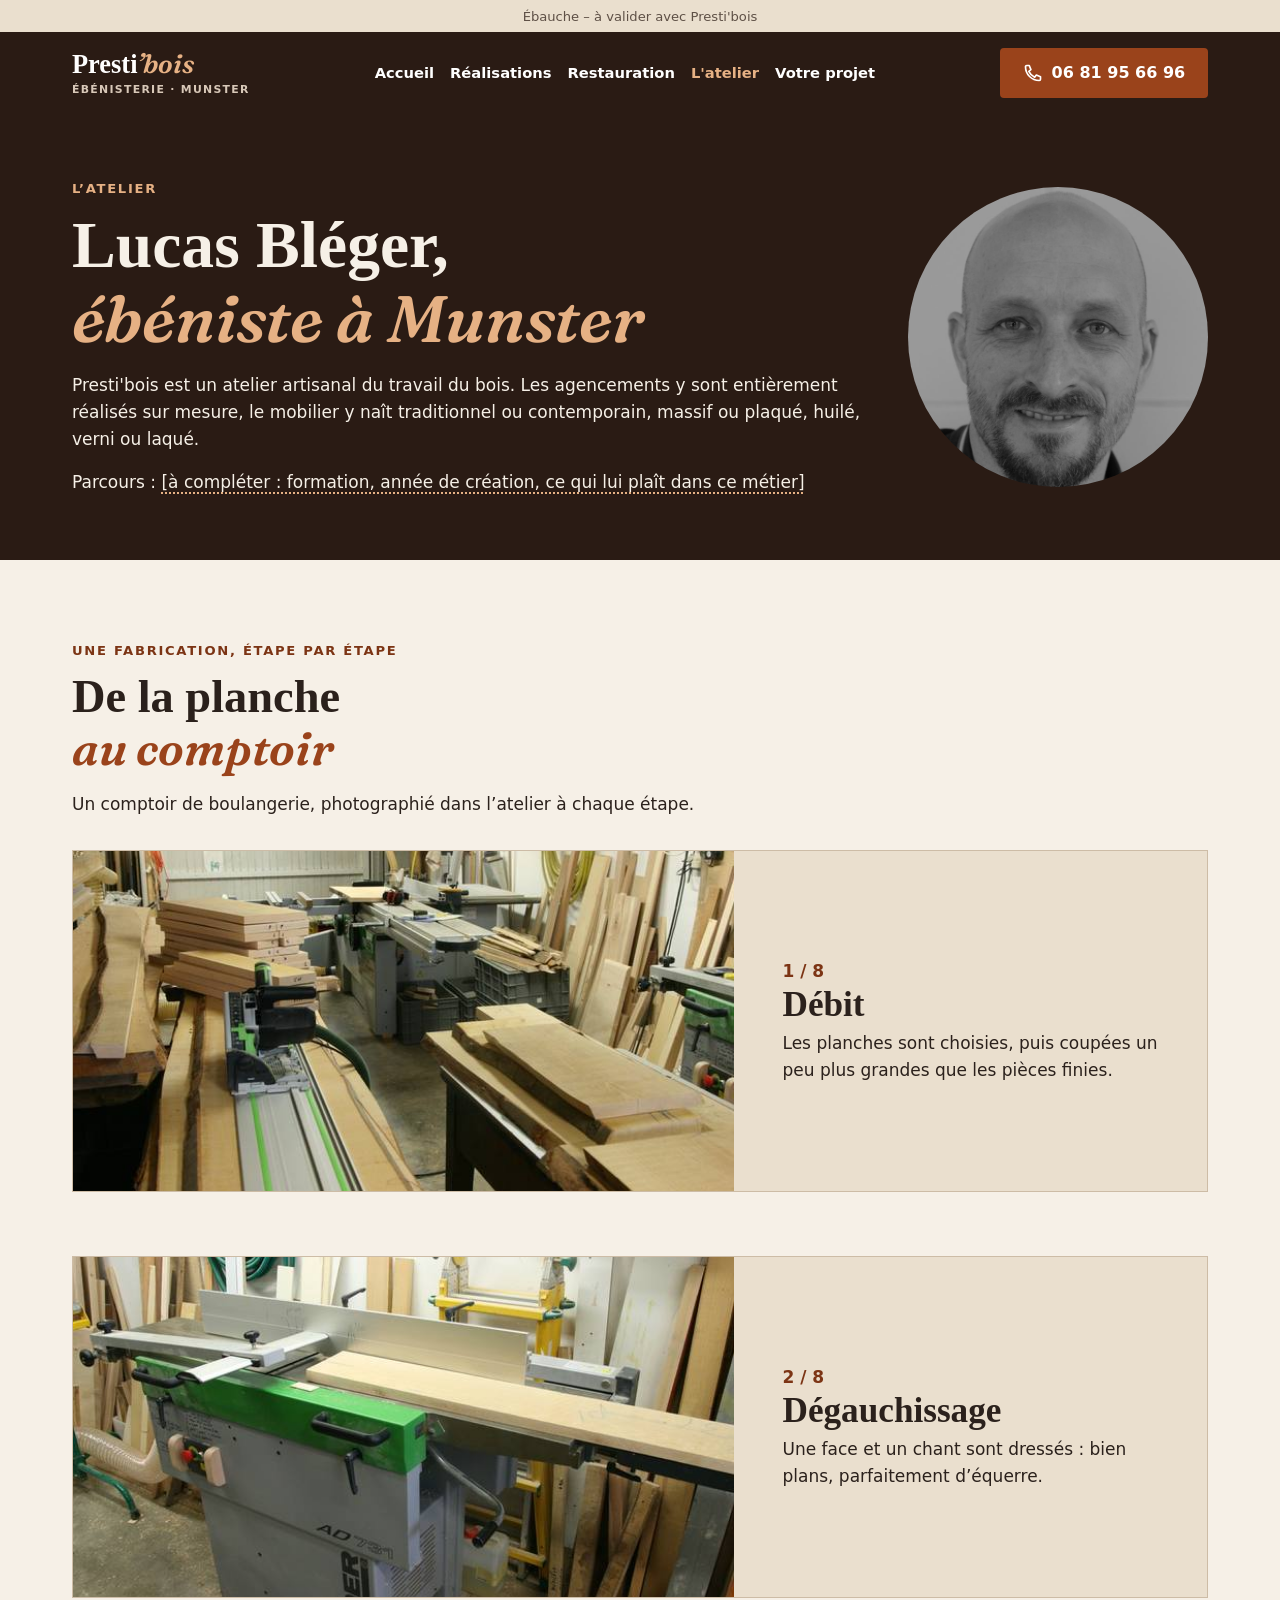
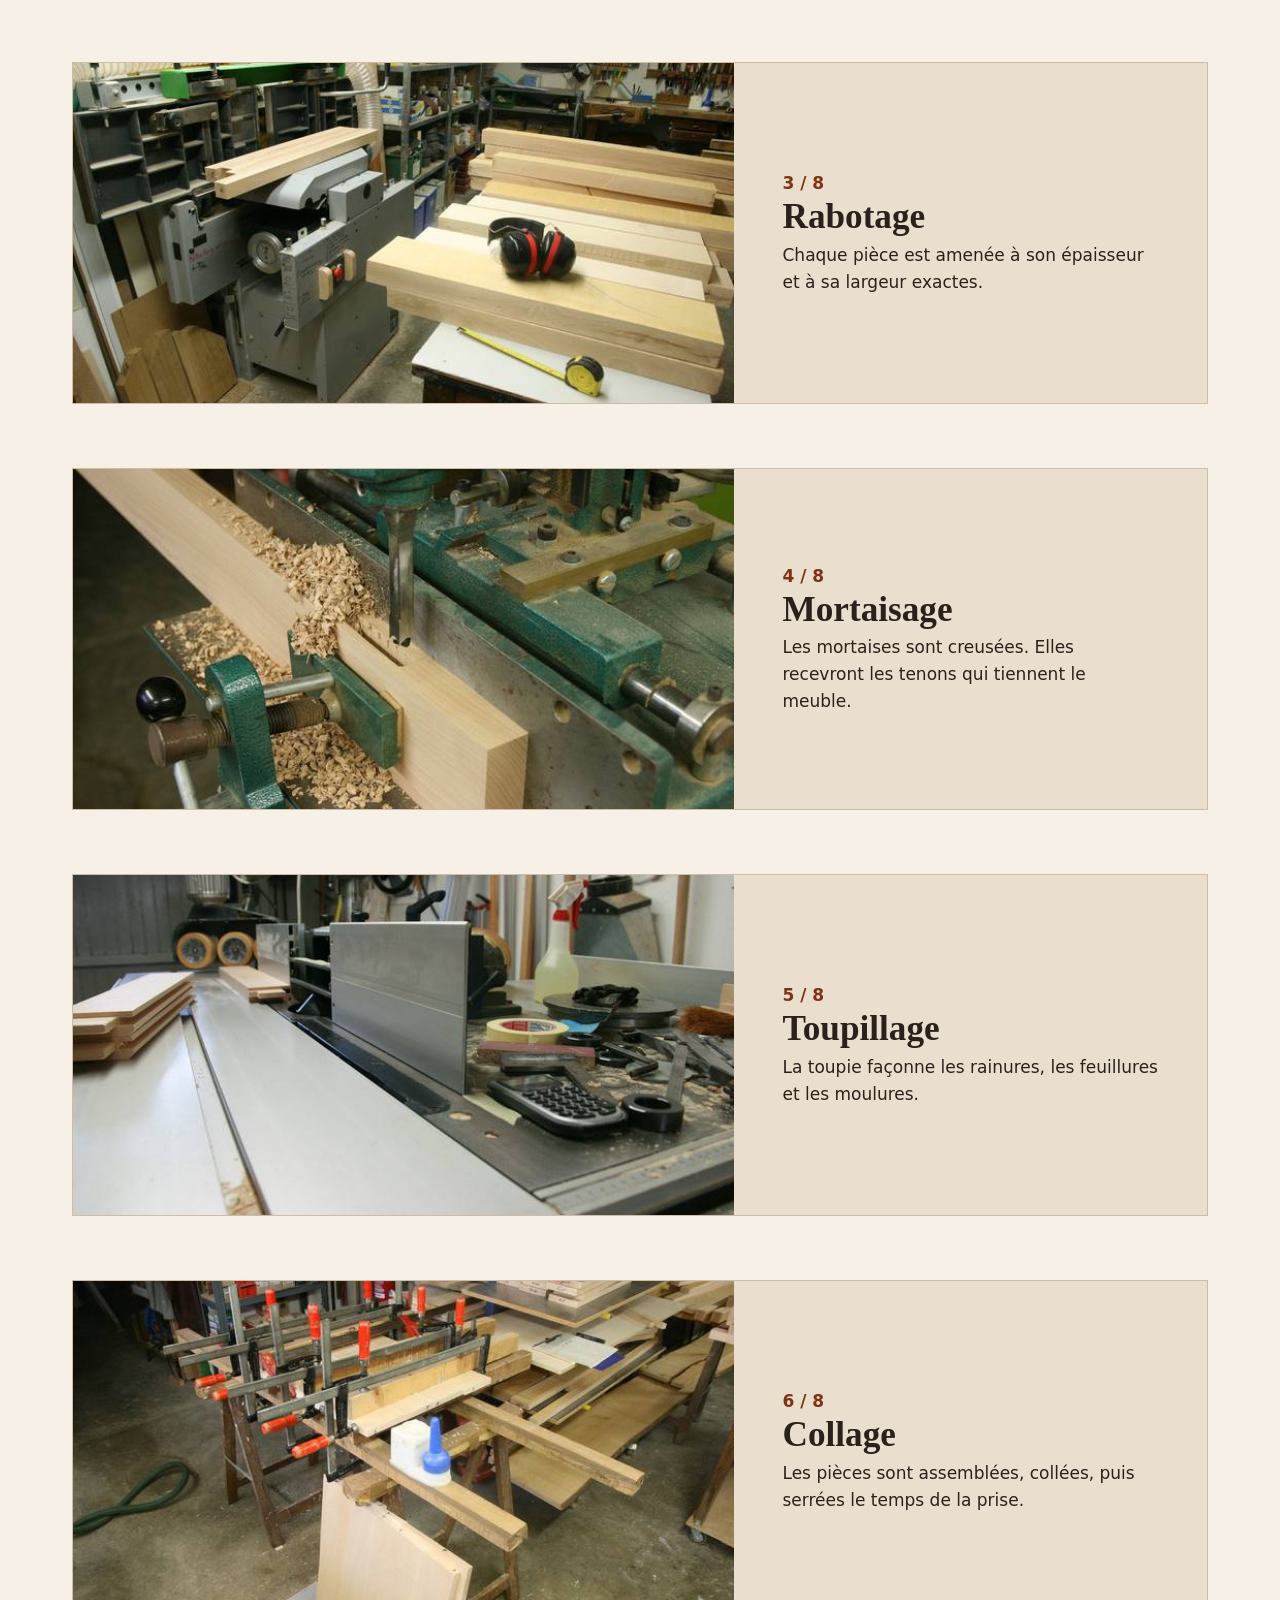
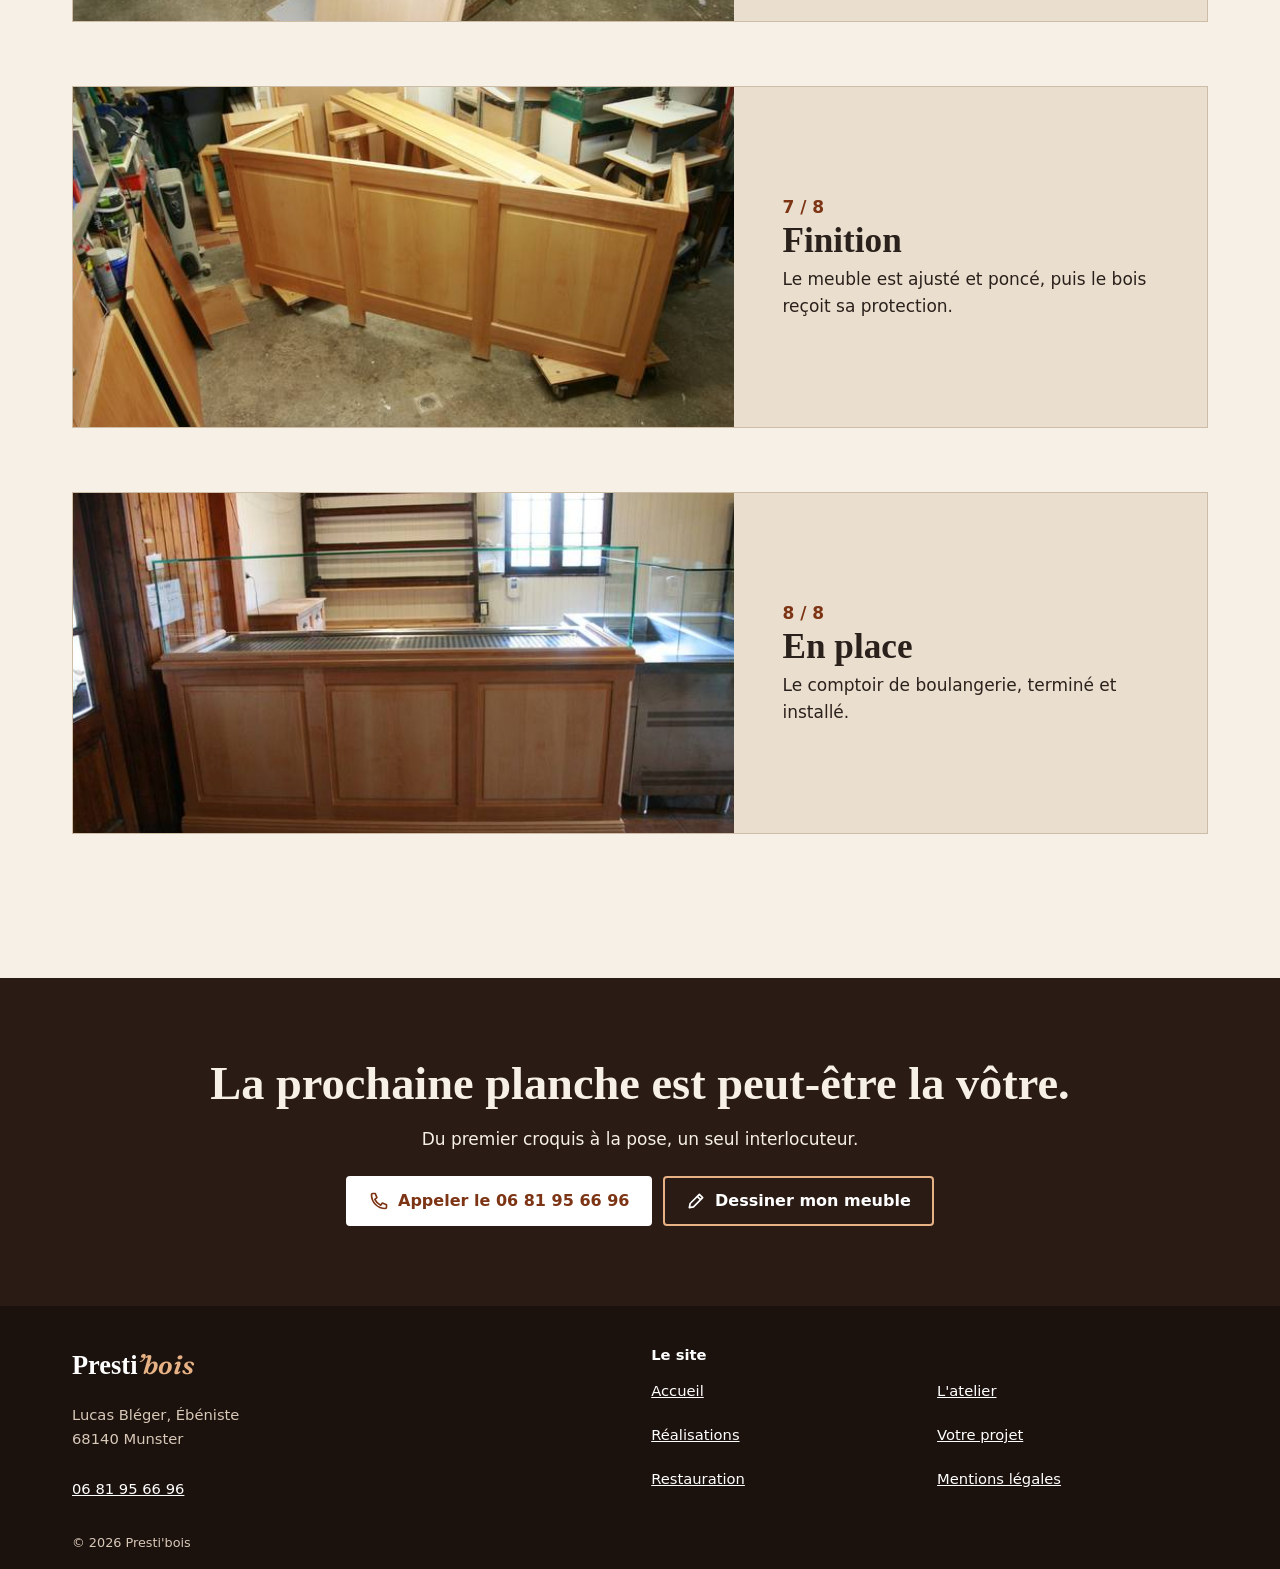
==== atelier.html @ 43bd78f5 "Ébauche du site Presti'bois Site généré par presti-bois/generer.py (noindex, ébauche à valider).  Co" ====
<!DOCTYPE html>
<html lang="fr">
<head>
  <meta charset="utf-8">
  <meta name="viewport" content="width=device-width, initial-scale=1">
  
  <title>L&#x27;atelier d&#x27;ébénisterie à Munster | Presti&#x27;bois</title>
  <meta name="description" content="De la planche au meuble : les étapes de fabrication dans l&#x27;atelier de Lucas Bléger, ébéniste à Munster.">
  <meta name="robots" content="noindex, nofollow">
  <link rel="canonical" href="https://sneaqix.github.io/prestibois-site/atelier.html">
  <meta property="og:type" content="website">
  <meta property="og:locale" content="fr_FR">
  <meta property="og:title" content="L&#x27;atelier d&#x27;ébénisterie à Munster | Presti&#x27;bois">
  <meta property="og:description" content="De la planche au meuble : les étapes de fabrication dans l&#x27;atelier de Lucas Bléger, ébéniste à Munster.">
  <meta property="og:url" content="https://sneaqix.github.io/prestibois-site/atelier.html">
  <meta property="og:image" content="https://sneaqix.github.io/prestibois-site/photos/partage.jpg">
  <meta name="theme-color" content="#2a1b14">
  <link rel="icon" href="assets/img/favicon.svg" type="image/svg+xml">
  <!-- Police hébergée avec le site : aucune requête vers Google -->
  <link rel="preload" href="assets/fonts/fraunces-600-normal.woff2" as="font" type="font/woff2" crossorigin>
  <link rel="stylesheet" href="assets/css/style.css?v=a4bd8cd8">
  <style>
    :root {
      --nuit: #2a1b14;
      --action: #9a431b;
      --papier: #f6f0e7;
    }
  </style>
  
  <script>document.documentElement.classList.add('js');</script>
  <script src="assets/js/main.js?v=19f51cc4" defer></script>
</head>
<body class="page-atelier">
  <a class="evitement" href="#contenu">Aller au contenu</a>
  <p class="bandeau">Ébauche – à valider avec Presti'bois</p>
  <header class="entete">
    <div class="large entete__ligne">
      <a class="marque" href="index.html">Presti<em>’bois</em><small>Ébénisterie · Munster</small></a>
      <button class="menu-bouton" type="button" aria-expanded="false" aria-controls="menu">Menu</button>
      <nav class="menu" id="menu" aria-label="Menu principal">
        <ul>
          <li><a href="index.html">Accueil</a></li>
<li><a href="realisations.html">Réalisations</a></li>
<li><a href="restauration.html">Restauration</a></li>
<li><a href="atelier.html" aria-current="page">L&#x27;atelier</a></li>
<li><a href="projet.html">Votre projet</a></li>
        </ul>
      </nav>
      <a class="bouton bouton--action entete__tel" href="tel:+33681956696" aria-label="Appeler le 06 81 95 66 96"><svg class="icone" aria-hidden="true" focusable="false" viewBox="0 0 24 24" width="20" height="20" fill="none" stroke="currentColor" stroke-width="2" stroke-linecap="round" stroke-linejoin="round"><path d="M7.5 3h-3A1.5 1.5 0 0 0 3 4.5 16.5 16.5 0 0 0 19.5 21a1.5 1.5 0 0 0 1.5-1.5v-3l-5-2-2 2.5a14 14 0 0 1-7-7l2.5-2z"/></svg>06 81 95 66 96</a>
    </div>
  </header>

  <main id="contenu" tabindex="-1">
    <section class="titre-page">
  <div class="large portrait">
    <div>
      <p class="surtitre">L’atelier</p>
      <h1>Lucas Bléger, <em>ébéniste à Munster</em></h1>
      <p>Presti&#x27;bois est un atelier artisanal du travail du bois. Les agencements y sont entièrement réalisés sur mesure, le mobilier y naît traditionnel ou contemporain, massif ou plaqué, huilé, verni ou laqué.</p>
      <p>Parcours : <span class="a-completer">[à compléter : formation, année de création, ce qui lui plaît dans ce métier]</span></p>
    </div>
    <img src="photos/portrait.jpg" width="640" height="640" alt="Portrait de Lucas Bléger">
  </div>
</section>

<section class="section fabrication">
  <div class="large">
    <p class="surtitre">Une fabrication, étape par étape</p>
    <h2>De la planche <em>au comptoir</em></h2>
    <p>Un comptoir de boulangerie, photographié dans l’atelier à chaque étape.</p>
    <!-- Téléphone : on fait glisser. Ordinateur : les cartes s'empilent en défilant. Tout en CSS. -->
    <ol class="etapes" tabindex="0" aria-label="Les étapes de fabrication">
      <li class="etape" style="--rang: 0"><img src="photos/petit/debit-003.jpg" srcset="photos/petit/debit-003.jpg 640w, photos/grand/debit-003.jpg 990w" sizes="(min-width: 900px) 560px, 82vw" width="640" height="427" alt="Débit : fabrication du comptoir" loading="lazy"><div class="etape__texte"><p class="etape__numero">1 / 8</p><h3>Débit</h3><p>Les planches sont choisies, puis coupées un peu plus grandes que les pièces finies.</p></div></li>
<li class="etape" style="--rang: 1"><img src="photos/petit/degauchissage-009.jpg" srcset="photos/petit/degauchissage-009.jpg 640w, photos/grand/degauchissage-009.jpg 990w" sizes="(min-width: 900px) 560px, 82vw" width="640" height="427" alt="Dégauchissage : fabrication du comptoir" loading="lazy"><div class="etape__texte"><p class="etape__numero">2 / 8</p><h3>Dégauchissage</h3><p>Une face et un chant sont dressés : bien plans, parfaitement d’équerre.</p></div></li>
<li class="etape" style="--rang: 2"><img src="photos/petit/rabotage-005.jpg" srcset="photos/petit/rabotage-005.jpg 640w, photos/grand/rabotage-005.jpg 990w" sizes="(min-width: 900px) 560px, 82vw" width="640" height="427" alt="Rabotage : fabrication du comptoir" loading="lazy"><div class="etape__texte"><p class="etape__numero">3 / 8</p><h3>Rabotage</h3><p>Chaque pièce est amenée à son épaisseur et à sa largeur exactes.</p></div></li>
<li class="etape" style="--rang: 3"><img src="photos/petit/mortaisage-008.jpg" srcset="photos/petit/mortaisage-008.jpg 640w, photos/grand/mortaisage-008.jpg 990w" sizes="(min-width: 900px) 560px, 82vw" width="640" height="427" alt="Mortaisage : fabrication du comptoir" loading="lazy"><div class="etape__texte"><p class="etape__numero">4 / 8</p><h3>Mortaisage</h3><p>Les mortaises sont creusées. Elles recevront les tenons qui tiennent le meuble.</p></div></li>
<li class="etape" style="--rang: 4"><img src="photos/petit/toupillage-004.jpg" srcset="photos/petit/toupillage-004.jpg 640w, photos/grand/toupillage-004.jpg 990w" sizes="(min-width: 900px) 560px, 82vw" width="640" height="427" alt="Toupillage : fabrication du comptoir" loading="lazy"><div class="etape__texte"><p class="etape__numero">5 / 8</p><h3>Toupillage</h3><p>La toupie façonne les rainures, les feuillures et les moulures.</p></div></li>
<li class="etape" style="--rang: 5"><img src="photos/petit/collage-007.jpg" srcset="photos/petit/collage-007.jpg 640w, photos/grand/collage-007.jpg 990w" sizes="(min-width: 900px) 560px, 82vw" width="640" height="427" alt="Collage : fabrication du comptoir" loading="lazy"><div class="etape__texte"><p class="etape__numero">6 / 8</p><h3>Collage</h3><p>Les pièces sont assemblées, collées, puis serrées le temps de la prise.</p></div></li>
<li class="etape" style="--rang: 6"><img src="photos/petit/finition-006.jpg" srcset="photos/petit/finition-006.jpg 640w, photos/grand/finition-006.jpg 990w" sizes="(min-width: 900px) 560px, 82vw" width="640" height="427" alt="Finition : fabrication du comptoir" loading="lazy"><div class="etape__texte"><p class="etape__numero">7 / 8</p><h3>Finition</h3><p>Le meuble est ajusté et poncé, puis le bois reçoit sa protection.</p></div></li>
<li class="etape" style="--rang: 7"><img src="photos/petit/comptoir-de-boulangerie-000.jpg" srcset="photos/petit/comptoir-de-boulangerie-000.jpg 640w, photos/grand/comptoir-de-boulangerie-000.jpg 990w" sizes="(min-width: 900px) 560px, 82vw" width="640" height="427" alt="En place : fabrication du comptoir" loading="lazy"><div class="etape__texte"><p class="etape__numero">8 / 8</p><h3>En place</h3><p>Le comptoir de boulangerie, terminé et installé.</p></div></li>
    </ol>
  </div>
</section>

<section class="section section--nuit appel">
  <div class="large">
    <h2>La prochaine planche est peut-être la vôtre.</h2>
    <p>Du premier croquis à la pose, un seul interlocuteur.</p>
    <div class="boutons">
      <a class="bouton bouton--clair" href="tel:+33681956696"><svg class="icone" aria-hidden="true" focusable="false" viewBox="0 0 24 24" width="20" height="20" fill="none" stroke="currentColor" stroke-width="2" stroke-linecap="round" stroke-linejoin="round"><path d="M7.5 3h-3A1.5 1.5 0 0 0 3 4.5 16.5 16.5 0 0 0 19.5 21a1.5 1.5 0 0 0 1.5-1.5v-3l-5-2-2 2.5a14 14 0 0 1-7-7l2.5-2z"/></svg><span>Appeler le <span class="numero">06 81 95 66 96</span></span></a>
      <a class="bouton bouton--contour" href="projet.html"><svg class="icone" aria-hidden="true" focusable="false" viewBox="0 0 24 24" width="20" height="20" fill="none" stroke="currentColor" stroke-width="2" stroke-linecap="round" stroke-linejoin="round"><path d="M4 20l1-5L16 4l4 4L9 19zM13.5 6.5l4 4"/></svg>Dessiner mon meuble</a>
    </div>
  </div>
</section>

  </main>

  <footer class="pied">
    <div class="large pied__grille">
      <div>
        <p class="marque">Presti<em>’bois</em></p>
        <p>Lucas Bléger, Ébéniste<br>68140 Munster</p>
        <a href="tel:+33681956696">06 81 95 66 96</a>
      </div>
      <div>
        <p class="pied__titre">Le site</p>
        <ul class="pied__liens">
          <li><a href="index.html">Accueil</a></li>
<li><a href="realisations.html">Réalisations</a></li>
<li><a href="restauration.html">Restauration</a></li>
<li><a href="atelier.html" aria-current="page">L&#x27;atelier</a></li>
<li><a href="projet.html">Votre projet</a></li>
          <li><a href="mentions-legales.html">Mentions légales</a></li>
        </ul>
      </div>
    </div>
    <p class="large pied__fin">© 2026 Presti&#x27;bois</p>
  </footer>

  <div class="barre">
    <a class="bouton bouton--action" href="tel:+33681956696"><svg class="icone" aria-hidden="true" focusable="false" viewBox="0 0 24 24" width="20" height="20" fill="none" stroke="currentColor" stroke-width="2" stroke-linecap="round" stroke-linejoin="round"><path d="M7.5 3h-3A1.5 1.5 0 0 0 3 4.5 16.5 16.5 0 0 0 19.5 21a1.5 1.5 0 0 0 1.5-1.5v-3l-5-2-2 2.5a14 14 0 0 1-7-7l2.5-2z"/></svg>Appeler</a>
    <a class="bouton bouton--trait" href="projet.html"><svg class="icone" aria-hidden="true" focusable="false" viewBox="0 0 24 24" width="20" height="20" fill="none" stroke="currentColor" stroke-width="2" stroke-linecap="round" stroke-linejoin="round"><path d="M4 20l1-5L16 4l4 4L9 19zM13.5 6.5l4 4"/></svg>Mon projet</a>
  </div>
</body>
</html>
---- assets/css/style.css ----
/* ==========================================================================
   STYLE DE PRESTI'BOIS
   --------------------------------------------------------------------------
   Mobile d'abord. L'idée : un carnet d'atelier. Noyer sombre, papier, cuivre.
   Pas de color-mix : des couleurs simples, comprises par les vieux téléphones.

     1. Variables et police      6. Avant / après
     2. Base et boutons          7. Fabrication
     3. En-tête, menu            8. Carnet de croquis
     4. Accueil                  9. Pied, barre du bas
     5. Galerie, visionneuse    10. Grand écran
                                11. Animations
   ========================================================================== */

/* 1. VARIABLES ET POLICE ---------------------------------------------------- */
:root {
  --nuit: #2a1b14;                 /* noyer */
  --action: #9a431b;               /* cuivre : texte blanc lisible dessus */
  --action-fonce: #7c3414;
  --cuivre-clair: #e6b184;         /* pour écrire sur fond sombre */
  --papier: #f6f0e7;
  --sable: #eadfce;
  --texte: #2b211c;
  --doux: #5e5046;
  --trait: #cdbca6;
  --titres: "Fraunces", Georgia, "Times New Roman", serif;
  --marge: 1.25rem;
  --barre: 66px;
}
@font-face {
  font-family: "Fraunces";
  src: url("../fonts/fraunces-600-normal.woff2") format("woff2");
  font-weight: 600;
  font-display: swap;
}
@font-face {
  font-family: "Fraunces";
  src: url("../fonts/fraunces-600-italic.woff2") format("woff2");
  font-weight: 600;
  font-style: italic;
  font-display: swap;
}

/* 2. BASE ET BOUTONS -------------------------------------------------------- */
*, *::before, *::after { box-sizing: border-box; }
html {
  font-family: system-ui, -apple-system, "Segoe UI", Roboto, Arial, sans-serif;
  color: var(--texte);
  background: var(--papier);
  line-height: 1.6;
  scroll-padding-top: 90px;
  scroll-padding-bottom: calc(var(--barre) + 12px);
  -webkit-text-size-adjust: 100%;
}
body { margin: 0; padding-bottom: var(--barre); font-size: 1.0625rem; }
[hidden] { display: none !important; }
img { display: block; max-width: 100%; height: auto; }
a { color: var(--action); }
p { margin: 0 0 1rem; }
ul, ol { margin: 0; padding: 0; list-style: none; }
figure { margin: 0; }
h1, h2, h3 {
  margin: 0 0 1rem;
  font-family: var(--titres);
  font-weight: 600;
  line-height: 1.12;
  text-wrap: balance;
}
h1 { font-size: clamp(2.3rem, 9vw, 4.1rem); }
h2 { font-size: clamp(1.8rem, 6vw, 2.9rem); }
h3 { margin-bottom: 0.3rem; font-size: 1.3rem; }
h1 em, h2 em { display: block; color: var(--action); }
:focus-visible { outline: 3px solid var(--texte); outline-offset: 3px; }
.hero :focus-visible, .section--nuit :focus-visible, .titre-page :focus-visible,
.entete :focus-visible, .pied :focus-visible { outline-color: var(--cuivre-clair); }
main:focus { outline: 0; }

.large { width: 100%; max-width: 1200px; margin: 0 auto; padding-left: var(--marge); padding-right: var(--marge); }
.section { padding-top: 3.25rem; padding-bottom: 3.25rem; }
.section--serree { padding-top: 1.75rem; }
.section--sable { background: var(--sable); }
.section--nuit, .titre-page { background: var(--nuit); color: #f6f0e7; }
.section--nuit em, .titre-page em, .hero em, .section--nuit .surtitre, .titre-page .surtitre { color: var(--cuivre-clair); }
.titre-page { padding: 2.5rem 0; }
.titre-page p:last-child { margin-bottom: 0; }
.surtitre {
  margin-bottom: 0.6rem;
  color: var(--action-fonce);
  font-size: 0.82rem;
  font-weight: 700;
  letter-spacing: 0.13em;
  text-transform: uppercase;
}
.petit { margin-top: 0.8rem; color: var(--doux); font-size: 0.88rem; line-height: 1.5; }
.visuellement-cache { position: absolute; width: 1px; height: 1px; overflow: hidden; clip-path: inset(50%); white-space: nowrap; }
.icone { flex-shrink: 0; }
.numero { white-space: nowrap; }

.boutons { display: flex; flex-direction: column; gap: 0.7rem; margin-top: 1.4rem; }
.bouton {
  display: inline-flex;
  align-items: center;
  justify-content: center;
  gap: 0.55rem;
  min-height: 50px;
  padding: 0.65rem 1.3rem;
  border: 2px solid transparent;
  border-radius: 4px;
  background: transparent;
  font: 700 1rem/1.25 system-ui, -apple-system, "Segoe UI", Roboto, Arial, sans-serif;
  text-align: center;
  text-decoration: none;
  cursor: pointer;
}
.bouton--action { border-color: var(--action); background: var(--action); color: #fff; }
.bouton--action:hover { border-color: var(--action-fonce); background: var(--action-fonce); }
.bouton--trait { border-color: var(--action); color: var(--action-fonce); }
.bouton--trait:hover { background: #fff; }
.bouton--clair { border-color: #fff; background: #fff; color: var(--action-fonce); }
.bouton--clair:hover { background: var(--papier); }
.bouton--contour { border-color: var(--cuivre-clair); color: #fff; }
.bouton--contour:hover { background: #442d22; }
.lien { display: inline-flex; align-items: center; gap: 0.4rem; min-height: 44px; color: var(--action-fonce); font-weight: 700; }

.a-completer {
  color: inherit;
  font-weight: 400;
  text-decoration: underline dotted var(--action) 2px;
  text-underline-offset: 0.22em;
  overflow-wrap: anywhere;
}
.section--nuit .a-completer, .titre-page .a-completer { text-decoration-color: var(--cuivre-clair); }
.encadre { padding: 1rem; border: 2px solid var(--action); }
.js .sans-js { display: none; }
.evitement { position: absolute; top: -100px; left: 0.5rem; z-index: 99; padding: 0.7rem 1rem; background: #fff; color: var(--texte); }
.evitement:focus { top: 0.5rem; }
.bandeau { margin: 0; padding: 0.35rem 1rem; background: var(--sable); color: var(--doux); font-size: 0.82rem; text-align: center; }

/* 3. EN-TÊTE, MENU ---------------------------------------------------------- */
.entete { position: relative; z-index: 30; background: var(--nuit); color: #fff; }
.js .entete { position: -webkit-sticky; position: sticky; top: 0; }
.entete__ligne { display: flex; flex-wrap: wrap; align-items: center; justify-content: space-between; min-height: 72px; }
.marque { display: inline-block; padding: 0.5rem 0; color: #fff; font: 600 1.65rem/1.05 var(--titres); text-decoration: none; }
.marque em { color: var(--cuivre-clair); }
.marque small {
  display: block;
  margin-top: 0.25rem;
  color: #d8c8b8;
  font: 600 0.68rem/1.2 system-ui, sans-serif;
  letter-spacing: 0.12em;
  text-transform: uppercase;
}
.menu { width: 100%; }
.menu a { display: flex; align-items: center; min-height: 52px; color: #fff; font-weight: 600; text-decoration: none; }
.menu a[aria-current] { color: var(--cuivre-clair); }
.menu-bouton { display: none; }
.js .menu-bouton {
  display: inline-flex;
  align-items: center;
  justify-content: center;
  min-width: 90px;
  min-height: 46px;
  border: 1px solid #a88d78;
  border-radius: 4px;
  background: transparent;
  color: #fff;
  font: inherit;
  font-weight: 700;
  cursor: pointer;
}
.js .menu {
  display: none;
  position: absolute;
  top: 100%;
  left: 0;
  right: 0;
  max-height: calc(100vh - 150px);
  padding: 0.5rem var(--marge) 1rem;
  overflow-y: auto;
  background: var(--nuit);
  box-shadow: 0 18px 30px rgba(0, 0, 0, 0.4);
}
.js .menu.est-ouvert { display: block; }
.entete__tel { display: none; }

/* 4. ACCUEIL ---------------------------------------------------------------- */
.hero { overflow: hidden; background: var(--nuit); color: #fff; }
.hero__texte { padding-top: 2rem; }
.hero .surtitre { color: var(--cuivre-clair); }
.hero h1 em { font-size: 0.92em; }
.hero__accroche { color: #e4d8cc; font-size: 1.12rem; }
.hero__photos { position: relative; margin: 2rem 0 2.5rem; padding-bottom: 2.4rem; }
.hero__grande { width: 100%; height: 250px; object-fit: cover; }
.hero__detail, .hero__objet {
  position: absolute;
  bottom: 0;
  border: 4px solid var(--nuit);
  object-fit: cover;
}
.hero__detail { left: 1rem; width: 38%; height: 108px; }
.hero__objet { right: 1rem; width: 30%; height: 92px; }

.metiers { display: grid; grid-template-columns: repeat(2, minmax(0, 1fr)); gap: 1.1rem 0.8rem; margin-top: 1.6rem; }
.metier { position: relative; }
.metier img { width: 100%; height: 140px; object-fit: cover; }
.metier__texte { padding-top: 0.55rem; }
.metier h3 { font-size: 1.15rem; }
.metier h3 a { display: inline-block; min-height: 24px; color: var(--texte); text-decoration: none; }
.metier h3 a::after { content: ""; position: absolute; top: 0; right: 0; bottom: 0; left: 0; }
.metier h3 a:focus-visible { outline: 0; }
.metier h3 a:focus-visible::after { outline: 3px solid var(--texte); outline-offset: 3px; }
.metier p { margin: 0; color: var(--doux); font-size: 0.87rem; line-height: 1.4; }

.histoire__scenes { display: grid; gap: 1.4rem; margin-top: 1.6rem; }
.histoire img { width: 100%; height: 230px; object-fit: cover; }
.histoire figcaption { padding-top: 0.6rem; color: #e4d8cc; }
.histoire figcaption strong { display: block; color: var(--cuivre-clair); font: 600 1.35rem var(--titres); }

.duo { display: grid; gap: 2rem; }
.nuancier { display: grid; grid-template-columns: repeat(2, minmax(0, 1fr)); gap: 1rem; margin-top: 1.5rem; }
.essence { display: block; color: var(--texte); text-decoration: none; }
.essence img { width: 100%; height: 120px; object-fit: cover; }
.essence strong { display: block; padding-top: 0.5rem; font: 600 1.3rem var(--titres); }
.essence span { display: block; color: var(--doux); font-size: 0.85rem; line-height: 1.4; }

.invitation { display: grid; gap: 1.5rem; align-items: center; }
.invitation__croquis { width: 100%; max-width: 420px; color: var(--action); }

.avis { display: grid; gap: 1rem; margin: 1.5rem 0 1rem; }
.avis figure { height: 100%; padding: 1.2rem; background: var(--papier); }
.avis blockquote { margin: 0; }
.avis blockquote p { font-size: 0.98rem; }
.avis figcaption { color: var(--doux); font-size: 0.85rem; }
.appel { text-align: center; }

/* 5. GALERIE, VISIONNEUSE --------------------------------------------------- */
.filtres {
  position: relative;
  display: flex;
  gap: 0.5rem;
  margin: 0 calc(-1 * var(--marge));
  padding: 0.3rem var(--marge) 0.6rem;
  overflow-x: auto;
  scrollbar-width: none;
}
.filtres::-webkit-scrollbar { display: none; }
.filtres button {
  flex-shrink: 0;
  min-height: 44px;
  padding: 0.4rem 1rem;
  border: 1px solid var(--doux);
  border-radius: 99px;
  background: transparent;
  color: var(--texte);
  font: inherit;
  font-size: 0.92rem;
  cursor: pointer;
}
.filtres .filtre-bois { border-style: dashed; }
.filtres button[aria-pressed="true"] { border-color: var(--nuit); background: var(--nuit); color: #fff; }
.filtres button:focus-visible { outline-offset: -4px; }
.filtres button[aria-pressed="true"]:focus-visible { outline-color: var(--cuivre-clair); }
.filtres__bilan { margin: 0.4rem 0 0.9rem; color: var(--doux); font-size: 0.88rem; }
.galerie { display: grid; grid-template-columns: repeat(2, minmax(0, 1fr)); gap: 1rem 0.7rem; }
.chantier a { display: block; min-height: 44px; color: var(--texte); text-decoration: none; }
.chantier__cadre { position: relative; display: block; overflow: hidden; background: var(--sable); }
.chantier img { width: 100%; height: 150px; object-fit: cover; }
.chantier__nombre { position: absolute; right: 0; bottom: 0; padding: 0.15rem 0.5rem; background: var(--nuit); color: #fff; font-size: 0.75rem; }
.chantier__titre { display: block; padding-top: 0.4rem; font-size: 0.9rem; font-weight: 600; line-height: 1.3; }
.voir-plus { width: 100%; margin-top: 1.5rem; }

.visionneuse {
  position: fixed;
  top: 0;
  left: 0;
  width: 100%;
  max-width: none;
  height: 100%;
  max-height: none;
  margin: 0;
  padding: 0;
  border: 0;
  background: #140d0a;
  color: #fff;
}
.visionneuse[open] { display: flex; flex-direction: column; }
.visionneuse :focus-visible { outline-color: var(--cuivre-clair); outline-offset: -3px; }
.visionneuse__haut, .visionneuse__bas { display: flex; align-items: center; justify-content: space-between; gap: 1rem; padding: 0.6rem 0.8rem; }
.visionneuse__haut p { margin: 0; font: 600 1.1rem var(--titres); }
.visionneuse__image { flex: 1; width: 100%; min-height: 0; object-fit: contain; touch-action: pan-y pinch-zoom; }
.visionneuse button {
  min-width: 52px;
  min-height: 48px;
  border: 1px solid #a88d78;
  border-radius: 4px;
  background: transparent;
  color: #fff;
  font: inherit;
  cursor: pointer;
}
.visionneuse button:disabled { opacity: 0.35; cursor: default; }
.sans-defilement { overflow: hidden; }

/* 6. AVANT / APRÈS ---------------------------------------------------------- */
.comparaisons { display: grid; gap: 2rem; align-items: start; }
.comparer { display: grid; grid-template-columns: 1fr 1fr; gap: 0.4rem; margin-bottom: 0.8rem; }
.comparer figure { position: relative; }
.comparer img { width: 100%; height: 190px; object-fit: cover; }
.comparer figcaption { position: absolute; top: 0.5rem; left: 0.5rem; padding: 0.15rem 0.6rem; background: var(--nuit); color: #fff; font-size: 0.8rem; font-weight: 700; }
/* Avec JS : les deux photos l'une sur l'autre, coupées à la position du curseur */
.comparer.est-active { position: relative; display: block; overflow: hidden; padding-top: var(--ratio); --position: 50%; }
.est-active figure { position: absolute; top: 0; right: 0; bottom: 0; left: 0; }
.est-active img { height: 100%; }
.est-active .comparer__avant {
  -webkit-clip-path: inset(0 calc(100% - var(--position)) 0 0);
  clip-path: inset(0 calc(100% - var(--position)) 0 0);
}
.est-active .comparer__apres figcaption { right: 0.5rem; left: auto; }
.comparer__trait {
  position: absolute;
  top: 0;
  bottom: 0;
  left: var(--position);
  width: 3px;
  margin-left: -1.5px;
  background: #fff;
  pointer-events: none;
}
.comparer__trait::after {
  content: "‹ ›";
  position: absolute;
  top: 50%;
  left: 50%;
  width: 48px;
  height: 48px;
  margin: -24px 0 0 -24px;
  border-radius: 50%;
  background: #fff;
  color: var(--nuit);
  font: 700 1.2rem/46px system-ui, sans-serif;
  text-align: center;
}
.comparer__curseur {
  position: absolute;
  top: 0;
  left: 0;
  z-index: 2;
  width: 100%;
  height: 100%;
  margin: 0;
  opacity: 0;
  cursor: ew-resize;
  touch-action: pan-y;
}
.comparer:focus-within { outline: 3px solid var(--action); outline-offset: 3px; }

/* 7. FABRICATION ------------------------------------------------------------ */
.etapes {
  position: relative;
  display: flex;
  gap: 0.8rem;
  margin: 1.5rem calc(-1 * var(--marge)) 0;
  padding: 0.3rem var(--marge) 0.8rem;
  overflow-x: auto;
  scroll-snap-type: x mandatory;
  scroll-padding-left: var(--marge);
}
.etapes:focus-visible { outline-offset: -3px; }
.etape { flex: 0 0 84%; max-width: 420px; background: var(--sable); scroll-snap-align: start; }
.etape img { width: 100%; height: 230px; object-fit: cover; }
.etape__texte { padding: 1rem; }
.etape__numero { margin: 0; color: var(--action-fonce); font-weight: 700; }
.etape__texte p:last-child { margin: 0; }

.portrait { display: grid; gap: 1.5rem; align-items: center; }
.portrait img { width: 200px; border-radius: 50%; }

/* 8. CARNET DE CROQUIS ------------------------------------------------------ */
.carnet { display: none; }
.js .carnet { display: grid; grid-template-columns: minmax(0, 1fr); gap: 1.4rem; align-items: start; }
/* Le dessin reste sous les yeux pendant qu'on règle */
.carnet__dessin {
  position: -webkit-sticky;
  position: sticky;
  top: 72px;
  z-index: 5;
  border: 1px solid var(--trait);
  /* papier quadrillé */
  background-color: #fffdf9;
  background-image: linear-gradient(#efe5d7 1px, transparent 1px), linear-gradient(90deg, #efe5d7 1px, transparent 1px);
  background-size: 20px 20px;
}
.carnet__dessin svg { display: block; width: 100%; height: 215px; }
.carnet__resume { margin: 0; padding: 0.4rem 0.7rem; border-top: 1px solid var(--trait); color: var(--doux); font-size: 0.82rem; line-height: 1.35; }
.carnet fieldset { min-width: 0; margin: 0 0 1.3rem; padding: 0; border: 0; }
.carnet legend { margin-bottom: 0.6rem; padding: 0; font: 600 1.3rem var(--titres); }
.options { display: flex; flex-wrap: wrap; gap: 0.5rem; }
.option { position: relative; }
.option input { position: absolute; top: 0; left: 0; width: 100%; height: 100%; margin: 0; opacity: 0; cursor: pointer; }
.option span {
  display: flex;
  align-items: center;
  gap: 0.5rem;
  min-height: 46px;
  padding: 0.35rem 0.8rem;
  border: 1px solid var(--doux);
  border-radius: 4px;
  font-size: 0.94rem;
}
.option--bois span { padding-left: 0.3rem; }
.option--bois img { width: 36px; height: 36px; }
.option input:checked + span { border-color: var(--nuit); background: var(--nuit); color: #fff; }
.option input:focus-visible + span { outline: 3px solid var(--action); outline-offset: 2px; }
.glissiere { display: block; margin-bottom: 0.3rem; font-weight: 600; }
.glissiere output { float: right; color: var(--action-fonce); }
.glissiere input { display: block; width: 100%; height: 44px; margin: 0; accent-color: var(--action); cursor: pointer; }
.champ { display: block; margin-top: 0.8rem; font-weight: 600; }
.champ select, .champ textarea {
  display: block;
  width: 100%;
  min-height: 48px;
  margin-top: 0.3rem;
  padding: 0.6rem;
  border: 1px solid var(--doux);
  border-radius: 4px;
  background: #fff;
  color: var(--texte);
  font: inherit;
}
.infos dt { color: var(--action-fonce); font-size: 0.8rem; font-weight: 700; letter-spacing: 0.1em; text-transform: uppercase; }
.infos dd { margin: 0 0 1rem; }
.texte { max-width: 780px; }
.texte h2 { margin-top: 1.8rem; font-size: 1.4rem; }
.texte p a { display: inline-block; min-height: 24px; }

/* 9. PIED, BARRE DU BAS ----------------------------------------------------- */
.pied { padding: 2.3rem 0 1rem; background: #1b110d; color: #d8c8b8; font-size: 0.92rem; }
.pied__grille { display: grid; gap: 1.4rem; }
.pied a { display: inline-flex; align-items: center; min-width: 44px; min-height: 44px; color: #fff; }
.pied__titre { margin-bottom: 0.2rem; color: #fff; font-weight: 700; }
.pied__liens { columns: 2; }
.pied__liens li { break-inside: avoid; }
.pied__fin { margin-top: 1.4rem; font-size: 0.8rem; }
.barre {
  position: fixed;
  right: 0;
  bottom: 0;
  left: 0;
  z-index: 40;
  display: grid;
  grid-template-columns: 1fr 1fr;
  gap: 0.5rem;
  height: var(--barre);
  padding: 0.5rem;
  background: var(--papier);
  border-top: 1px solid var(--trait);
}
.barre .bouton { min-height: 48px; padding: 0.3rem; white-space: nowrap; }

/* 10. GRAND ÉCRAN ----------------------------------------------------------- */
@media (min-width: 640px) {
  .boutons { flex-direction: row; flex-wrap: wrap; }
  .appel .boutons { justify-content: center; }
  .metiers, .galerie { grid-template-columns: repeat(3, minmax(0, 1fr)); }
  .metier img, .chantier img { height: 190px; }
  .histoire__scenes { grid-template-columns: repeat(3, minmax(0, 1fr)); }
  .comparaisons { grid-template-columns: repeat(2, minmax(0, 1fr)); }
  .comparaisons--une { grid-template-columns: minmax(0, 1fr); }
  .comparaisons--une li { width: 100%; max-width: 380px; margin: 0 auto; }
  .portrait { grid-template-columns: 1fr auto; }
  .pied__grille { grid-template-columns: 1fr 1fr; }
  .hero__grande { height: 360px; }
  .hero__detail, .hero__objet { height: 150px; }
  .voir-plus { width: auto; }
}

@media (min-width: 900px) {
  :root { --marge: 2rem; }
  html { scroll-padding-bottom: 12px; }
  body { padding-bottom: 0; }
  .barre, .js .menu-bouton { display: none; }
  .entete__ligne { flex-wrap: nowrap; gap: 1rem; min-height: 82px; }
  .menu, .js .menu { display: block; position: static; width: auto; max-height: none; padding: 0; overflow: visible; box-shadow: none; }
  .menu ul { display: flex; gap: 1rem; }
  .menu a { font-size: 0.92rem; white-space: nowrap; }
  .menu a:hover { color: var(--cuivre-clair); }

  .section { padding-top: 5rem; padding-bottom: 5rem; }
  .section--serree { padding-top: 2.5rem; }
  .titre-page { padding: 4rem 0; }
  .hero__grille { display: grid; grid-template-columns: minmax(0, 1fr) minmax(0, 1fr); gap: 3rem; align-items: center; }
  .hero__texte { padding: 3rem 0; }
  .hero__photos { margin: 3rem 0; padding-bottom: 3.5rem; }
  .hero__grande { height: 440px; }
  .hero__detail { left: -2rem; height: 170px; }
  .hero__objet { height: 140px; }
  .metier img { height: 240px; }
  .duo, .invitation { grid-template-columns: minmax(0, 1fr) minmax(0, 1fr); gap: 4rem; align-items: center; }
  .nuancier { grid-template-columns: repeat(5, minmax(0, 1fr)); }
  .essence img { height: 180px; }
  .avis { grid-template-columns: repeat(3, minmax(0, 1fr)); }
  .galerie { grid-template-columns: repeat(4, minmax(0, 1fr)); }
  .filtres { flex-wrap: wrap; margin: 0; padding-left: 0; padding-right: 0; overflow: visible; }
  .portrait img { width: 300px; }

  /* Les étapes s'empilent comme des planches pendant le défilement */
  .etapes { display: block; margin: 2rem 0 0; padding: 0; overflow: visible; }
  .etape {
    position: -webkit-sticky;
    position: sticky;
    top: calc(100px + var(--rang) * 14px);
    display: grid;
    grid-template-columns: 1.4fr 1fr;
    align-items: center;
    max-width: none;
    margin-bottom: 4rem;
    border: 1px solid var(--trait);
  }
  .etape img { height: 340px; }
  .etape__texte { padding: 2rem 3rem; }
  .etape h3 { font-size: 2.2rem; }

  .js .carnet { grid-template-columns: minmax(0, 1.2fr) minmax(0, 1fr); gap: 2.5rem; }
  .carnet__dessin { top: 102px; }
  .carnet__dessin svg { height: 430px; }
}
@media (min-width: 900px) and (max-width: 1099.98px) {
  .entete__tel { display: none; }
}
@media (min-width: 1100px) {
  .entete__tel { display: inline-flex; white-space: nowrap; }
}
/* Téléphone à l'horizontale : pas assez de hauteur pour garder le dessin collé */
@media (max-width: 899.98px) and (max-height: 560px) {
  .carnet__dessin { position: static; }
}

/* 11. ANIMATIONS : seulement si le visiteur les accepte --------------------- */
@media (prefers-reduced-motion: no-preference) {
  .bouton { transition: background-color 0.2s, border-color 0.2s; }
  @media (hover: hover) {
    .metier img, .chantier img, .essence img { transition: transform 0.3s ease-out; }
    .chantier a:hover img { transform: scale(1.04); }
    .metier:hover img, .essence:hover img { transform: translateY(-3px); }
  }
}
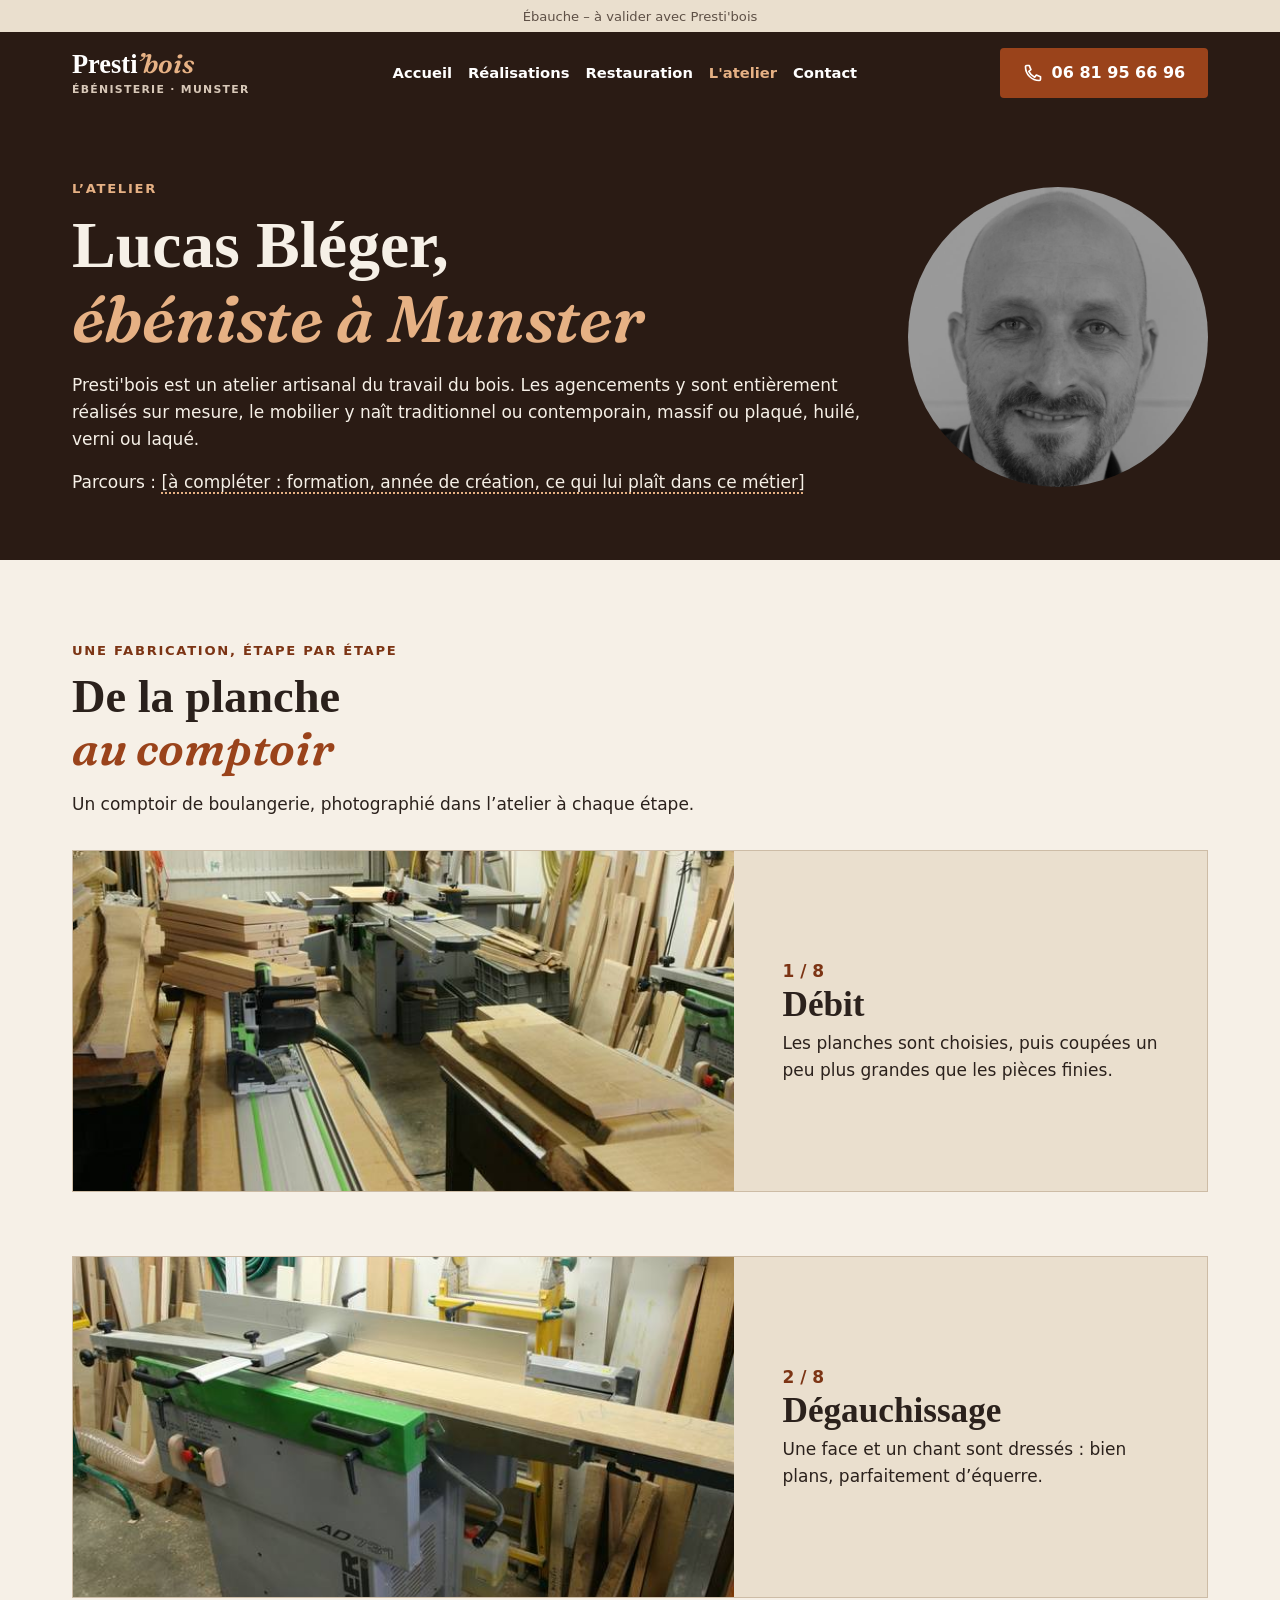
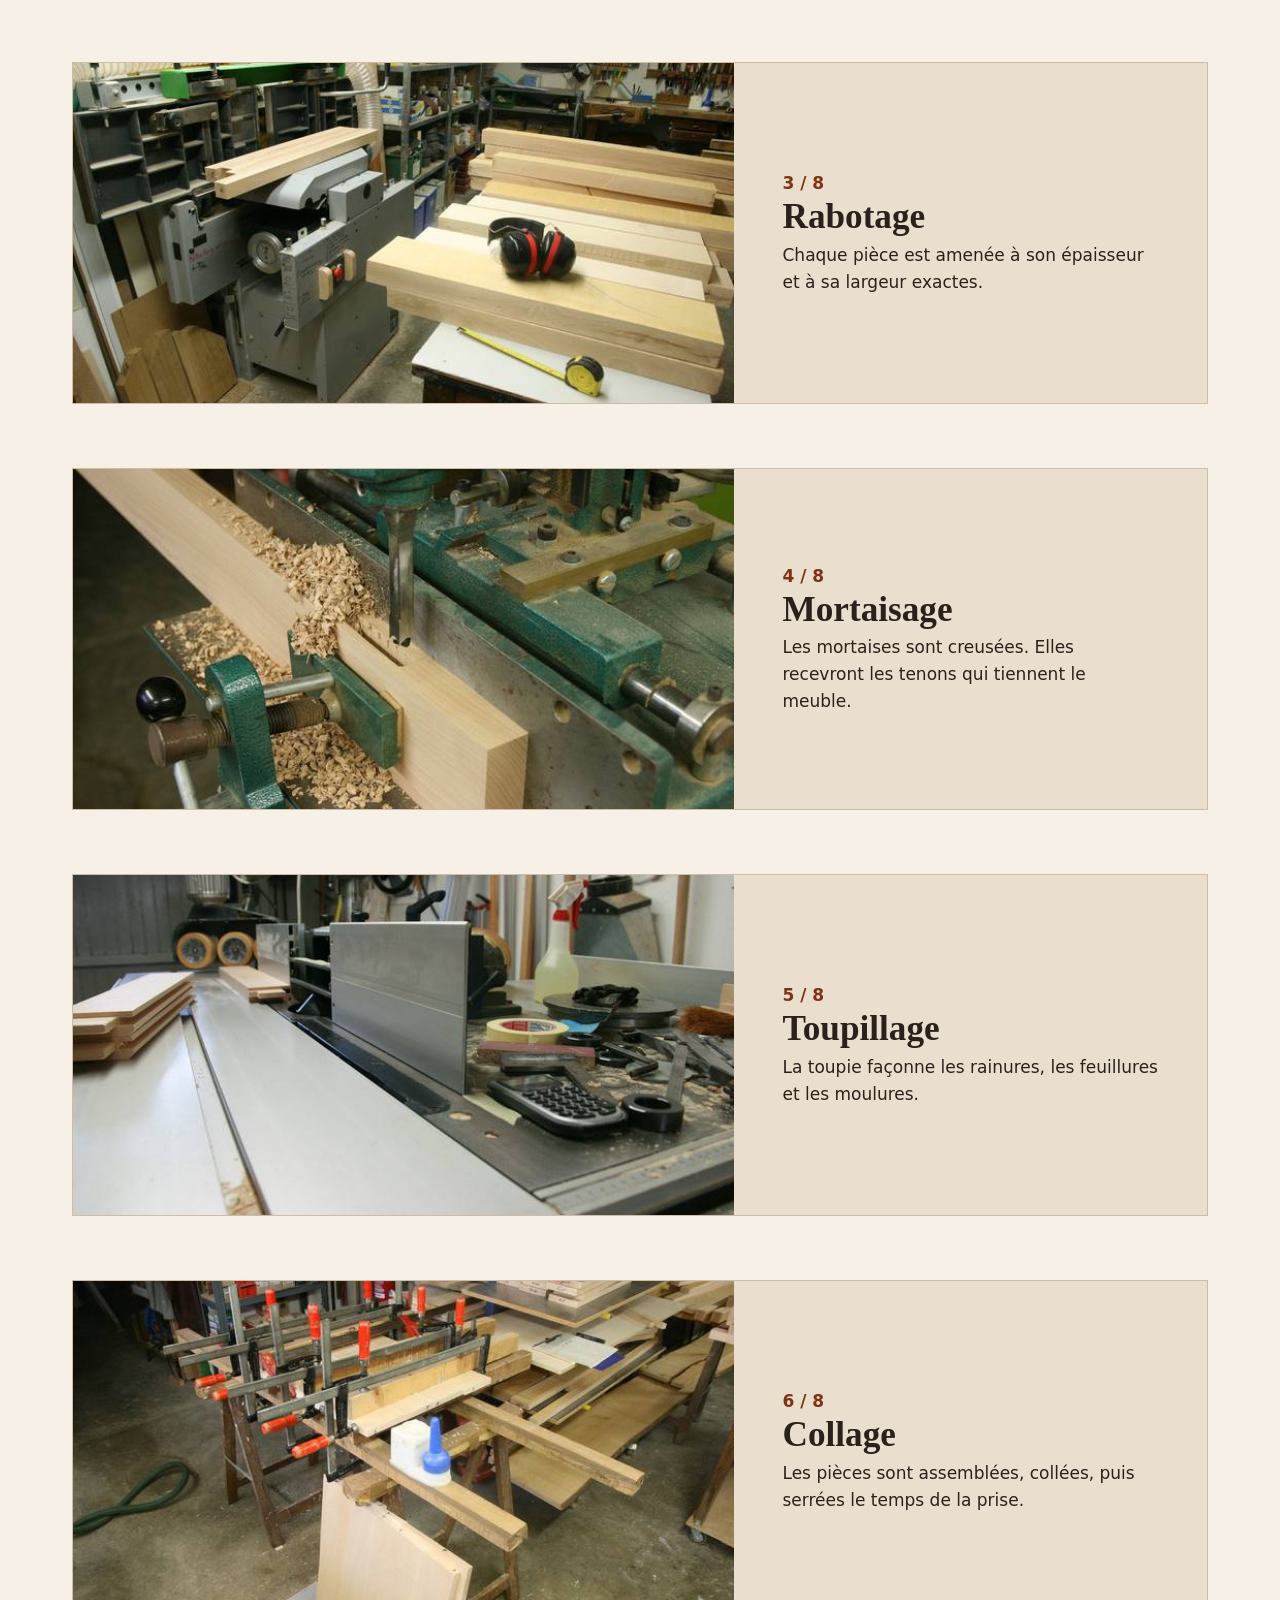
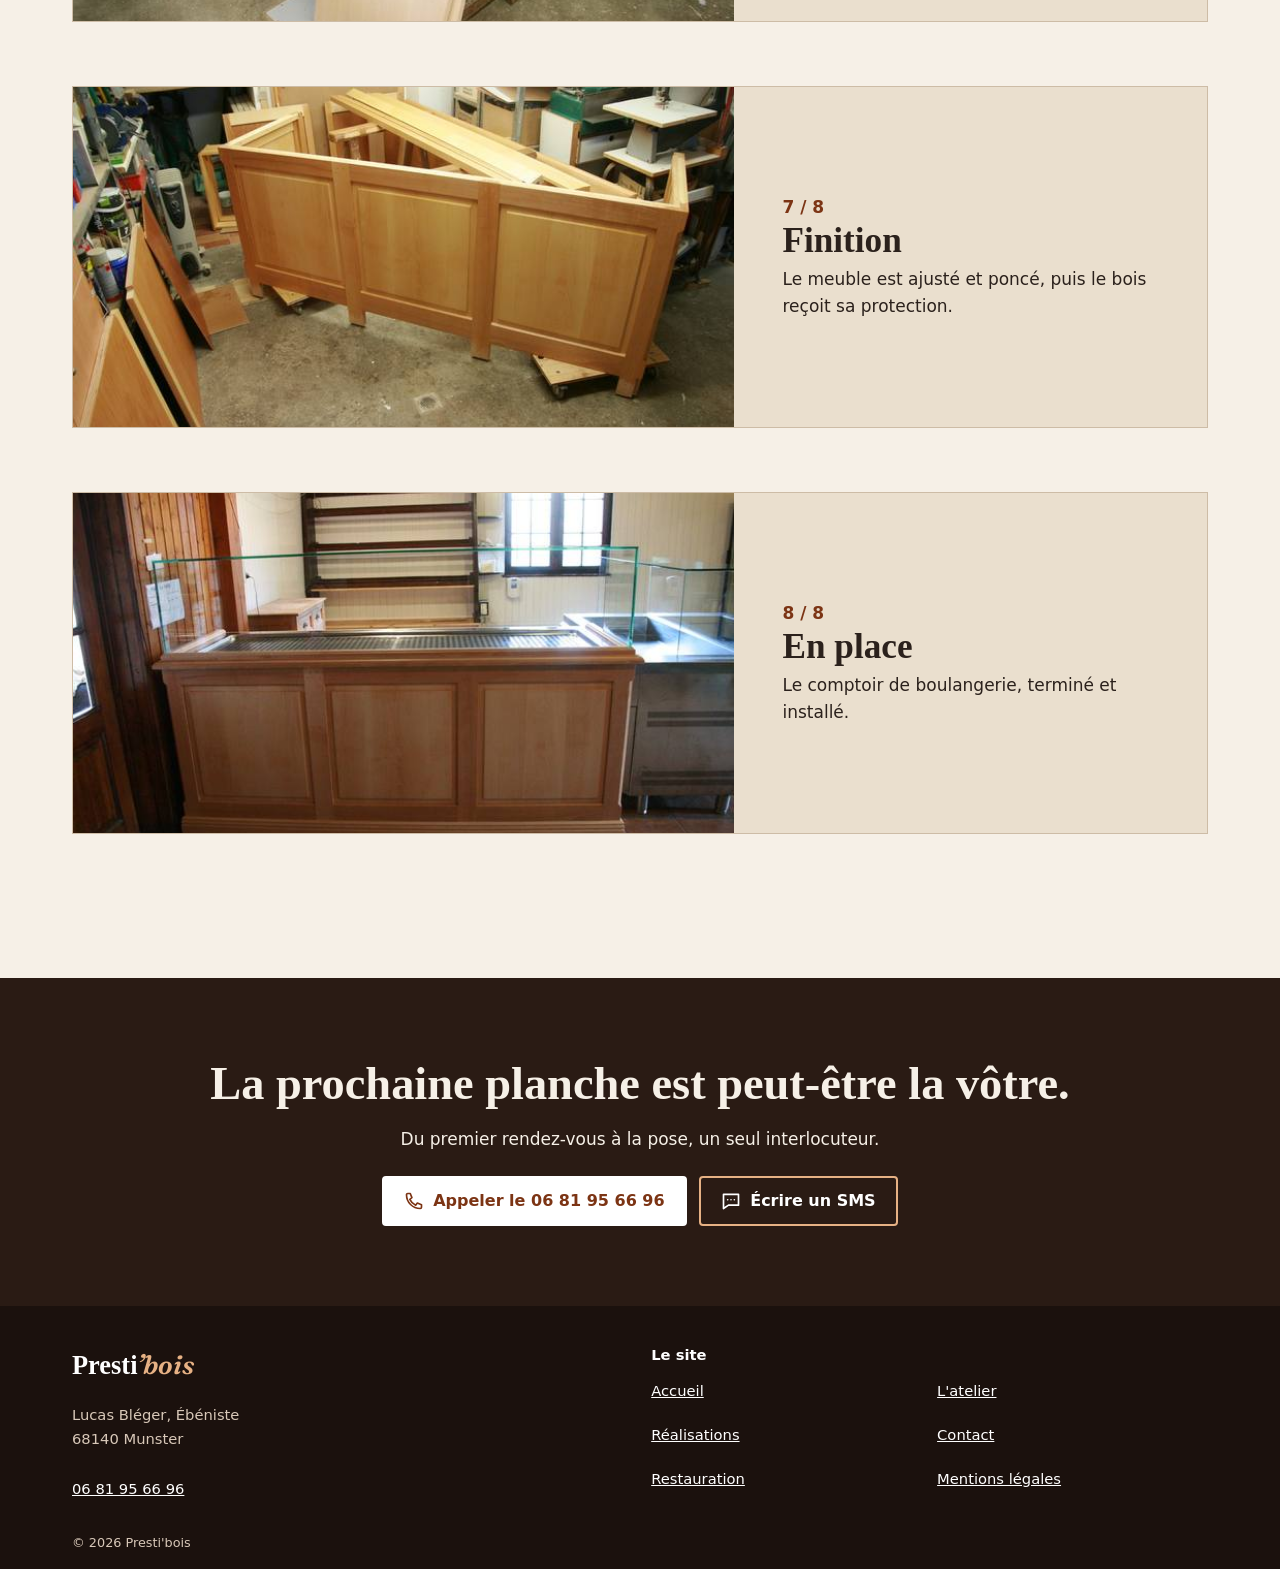
==== commit 8b0f7376: "Retrait du simulateur de projet ; « Votre projet » devient Contact Co-Authored-By: Claude Opus 5.5 <" ====
--- a/atelier.html
+++ b/atelier.html
@@ -18,7 +18,7 @@
   <link rel="icon" href="assets/img/favicon.svg" type="image/svg+xml">
   <!-- Police hébergée avec le site : aucune requête vers Google -->
   <link rel="preload" href="assets/fonts/fraunces-600-normal.woff2" as="font" type="font/woff2" crossorigin>
-  <link rel="stylesheet" href="assets/css/style.css?v=a4bd8cd8">
+  <link rel="stylesheet" href="assets/css/style.css?v=670f3a94">
   <style>
     :root {
       --nuit: #2a1b14;
@@ -28,7 +28,7 @@
   </style>
   
   <script>document.documentElement.classList.add('js');</script>
-  <script src="assets/js/main.js?v=19f51cc4" defer></script>
+  <script src="assets/js/main.js?v=c942ea64" defer></script>
 </head>
 <body class="page-atelier">
   <a class="evitement" href="#contenu">Aller au contenu</a>
@@ -43,7 +43,7 @@
 <li><a href="realisations.html">Réalisations</a></li>
 <li><a href="restauration.html">Restauration</a></li>
 <li><a href="atelier.html" aria-current="page">L&#x27;atelier</a></li>
-<li><a href="projet.html">Votre projet</a></li>
+<li><a href="contact.html">Contact</a></li>
         </ul>
       </nav>
       <a class="bouton bouton--action entete__tel" href="tel:+33681956696" aria-label="Appeler le 06 81 95 66 96"><svg class="icone" aria-hidden="true" focusable="false" viewBox="0 0 24 24" width="20" height="20" fill="none" stroke="currentColor" stroke-width="2" stroke-linecap="round" stroke-linejoin="round"><path d="M7.5 3h-3A1.5 1.5 0 0 0 3 4.5 16.5 16.5 0 0 0 19.5 21a1.5 1.5 0 0 0 1.5-1.5v-3l-5-2-2 2.5a14 14 0 0 1-7-7l2.5-2z"/></svg>06 81 95 66 96</a>
@@ -85,10 +85,10 @@
 <section class="section section--nuit appel">
   <div class="large">
     <h2>La prochaine planche est peut-être la vôtre.</h2>
-    <p>Du premier croquis à la pose, un seul interlocuteur.</p>
+    <p>Du premier rendez-vous à la pose, un seul interlocuteur.</p>
     <div class="boutons">
       <a class="bouton bouton--clair" href="tel:+33681956696"><svg class="icone" aria-hidden="true" focusable="false" viewBox="0 0 24 24" width="20" height="20" fill="none" stroke="currentColor" stroke-width="2" stroke-linecap="round" stroke-linejoin="round"><path d="M7.5 3h-3A1.5 1.5 0 0 0 3 4.5 16.5 16.5 0 0 0 19.5 21a1.5 1.5 0 0 0 1.5-1.5v-3l-5-2-2 2.5a14 14 0 0 1-7-7l2.5-2z"/></svg><span>Appeler le <span class="numero">06 81 95 66 96</span></span></a>
-      <a class="bouton bouton--contour" href="projet.html"><svg class="icone" aria-hidden="true" focusable="false" viewBox="0 0 24 24" width="20" height="20" fill="none" stroke="currentColor" stroke-width="2" stroke-linecap="round" stroke-linejoin="round"><path d="M4 20l1-5L16 4l4 4L9 19zM13.5 6.5l4 4"/></svg>Dessiner mon meuble</a>
+      <a class="bouton bouton--contour" href="sms:+33681956696?&amp;body=Bonjour%2C%20j%27ai%20vu%20le%20site%20Presti%27bois.%20J%27aimerais%20parler%20d%27un%20projet%20%3A%20"><svg class="icone" aria-hidden="true" focusable="false" viewBox="0 0 24 24" width="20" height="20" fill="none" stroke="currentColor" stroke-width="2" stroke-linecap="round" stroke-linejoin="round"><path d="M3 4h18v13H9l-6 4zM8 10.5h.01M12 10.5h.01M16 10.5h.01"/></svg>Écrire un SMS</a>
     </div>
   </div>
 </section>
@@ -109,7 +109,7 @@
 <li><a href="realisations.html">Réalisations</a></li>
 <li><a href="restauration.html">Restauration</a></li>
 <li><a href="atelier.html" aria-current="page">L&#x27;atelier</a></li>
-<li><a href="projet.html">Votre projet</a></li>
+<li><a href="contact.html">Contact</a></li>
           <li><a href="mentions-legales.html">Mentions légales</a></li>
         </ul>
       </div>
@@ -119,7 +119,7 @@
 
   <div class="barre">
     <a class="bouton bouton--action" href="tel:+33681956696"><svg class="icone" aria-hidden="true" focusable="false" viewBox="0 0 24 24" width="20" height="20" fill="none" stroke="currentColor" stroke-width="2" stroke-linecap="round" stroke-linejoin="round"><path d="M7.5 3h-3A1.5 1.5 0 0 0 3 4.5 16.5 16.5 0 0 0 19.5 21a1.5 1.5 0 0 0 1.5-1.5v-3l-5-2-2 2.5a14 14 0 0 1-7-7l2.5-2z"/></svg>Appeler</a>
-    <a class="bouton bouton--trait" href="projet.html"><svg class="icone" aria-hidden="true" focusable="false" viewBox="0 0 24 24" width="20" height="20" fill="none" stroke="currentColor" stroke-width="2" stroke-linecap="round" stroke-linejoin="round"><path d="M4 20l1-5L16 4l4 4L9 19zM13.5 6.5l4 4"/></svg>Mon projet</a>
+    <a class="bouton bouton--trait" href="sms:+33681956696?&amp;body=Bonjour%2C%20j%27ai%20vu%20le%20site%20Presti%27bois.%20J%27aimerais%20parler%20d%27un%20projet%20%3A%20"><svg class="icone" aria-hidden="true" focusable="false" viewBox="0 0 24 24" width="20" height="20" fill="none" stroke="currentColor" stroke-width="2" stroke-linecap="round" stroke-linejoin="round"><path d="M3 4h18v13H9l-6 4zM8 10.5h.01M12 10.5h.01M16 10.5h.01"/></svg>SMS</a>
   </div>
 </body>
 </html>
--- a/assets/css/style.css
+++ b/assets/css/style.css
@@ -1,12 +1,12 @@
 /* ==========================================================================
    STYLE DE PRESTI'BOIS
    --------------------------------------------------------------------------
-   Mobile d'abord. L'idée : un carnet d'atelier. Noyer sombre, papier, cuivre.
+   Mobile d'abord. Noyer sombre, papier, cuivre.
    Pas de color-mix : des couleurs simples, comprises par les vieux téléphones.
 
      1. Variables et police      6. Avant / après
      2. Base et boutons          7. Fabrication
-     3. En-tête, menu            8. Carnet de croquis
+     3. En-tête, menu            8. Contact, textes
      4. Accueil                  9. Pied, barre du bas
      5. Galerie, visionneuse    10. Grand écran
                                 11. Animations
@@ -130,8 +130,6 @@
   overflow-wrap: anywhere;
 }
 .section--nuit .a-completer, .titre-page .a-completer { text-decoration-color: var(--cuivre-clair); }
-.encadre { padding: 1rem; border: 2px solid var(--action); }
-.js .sans-js { display: none; }
 .evitement { position: absolute; top: -100px; left: 0.5rem; z-index: 99; padding: 0.7rem 1rem; background: #fff; color: var(--texte); }
 .evitement:focus { top: 0.5rem; }
 .bandeau { margin: 0; padding: 0.35rem 1rem; background: var(--sable); color: var(--doux); font-size: 0.82rem; text-align: center; }
@@ -223,8 +221,6 @@
 .essence strong { display: block; padding-top: 0.5rem; font: 600 1.3rem var(--titres); }
 .essence span { display: block; color: var(--doux); font-size: 0.85rem; line-height: 1.4; }
 
-.invitation { display: grid; gap: 1.5rem; align-items: center; }
-.invitation__croquis { width: 100%; max-width: 420px; color: var(--action); }
 
 .avis { display: grid; gap: 1rem; margin: 1.5rem 0 1rem; }
 .avis figure { height: 100%; padding: 1.2rem; background: var(--papier); }
@@ -375,58 +371,7 @@
 .portrait { display: grid; gap: 1.5rem; align-items: center; }
 .portrait img { width: 200px; border-radius: 50%; }
 
-/* 8. CARNET DE CROQUIS ------------------------------------------------------ */
-.carnet { display: none; }
-.js .carnet { display: grid; grid-template-columns: minmax(0, 1fr); gap: 1.4rem; align-items: start; }
-/* Le dessin reste sous les yeux pendant qu'on règle */
-.carnet__dessin {
-  position: -webkit-sticky;
-  position: sticky;
-  top: 72px;
-  z-index: 5;
-  border: 1px solid var(--trait);
-  /* papier quadrillé */
-  background-color: #fffdf9;
-  background-image: linear-gradient(#efe5d7 1px, transparent 1px), linear-gradient(90deg, #efe5d7 1px, transparent 1px);
-  background-size: 20px 20px;
-}
-.carnet__dessin svg { display: block; width: 100%; height: 215px; }
-.carnet__resume { margin: 0; padding: 0.4rem 0.7rem; border-top: 1px solid var(--trait); color: var(--doux); font-size: 0.82rem; line-height: 1.35; }
-.carnet fieldset { min-width: 0; margin: 0 0 1.3rem; padding: 0; border: 0; }
-.carnet legend { margin-bottom: 0.6rem; padding: 0; font: 600 1.3rem var(--titres); }
-.options { display: flex; flex-wrap: wrap; gap: 0.5rem; }
-.option { position: relative; }
-.option input { position: absolute; top: 0; left: 0; width: 100%; height: 100%; margin: 0; opacity: 0; cursor: pointer; }
-.option span {
-  display: flex;
-  align-items: center;
-  gap: 0.5rem;
-  min-height: 46px;
-  padding: 0.35rem 0.8rem;
-  border: 1px solid var(--doux);
-  border-radius: 4px;
-  font-size: 0.94rem;
-}
-.option--bois span { padding-left: 0.3rem; }
-.option--bois img { width: 36px; height: 36px; }
-.option input:checked + span { border-color: var(--nuit); background: var(--nuit); color: #fff; }
-.option input:focus-visible + span { outline: 3px solid var(--action); outline-offset: 2px; }
-.glissiere { display: block; margin-bottom: 0.3rem; font-weight: 600; }
-.glissiere output { float: right; color: var(--action-fonce); }
-.glissiere input { display: block; width: 100%; height: 44px; margin: 0; accent-color: var(--action); cursor: pointer; }
-.champ { display: block; margin-top: 0.8rem; font-weight: 600; }
-.champ select, .champ textarea {
-  display: block;
-  width: 100%;
-  min-height: 48px;
-  margin-top: 0.3rem;
-  padding: 0.6rem;
-  border: 1px solid var(--doux);
-  border-radius: 4px;
-  background: #fff;
-  color: var(--texte);
-  font: inherit;
-}
+/* 8. CONTACT, TEXTES ------------------------------------------------------ */
 .infos dt { color: var(--action-fonce); font-size: 0.8rem; font-weight: 700; letter-spacing: 0.1em; text-transform: uppercase; }
 .infos dd { margin: 0 0 1rem; }
 .texte { max-width: 780px; }
@@ -495,7 +440,7 @@
   .hero__detail { left: -2rem; height: 170px; }
   .hero__objet { height: 140px; }
   .metier img { height: 240px; }
-  .duo, .invitation { grid-template-columns: minmax(0, 1fr) minmax(0, 1fr); gap: 4rem; align-items: center; }
+  .duo { grid-template-columns: minmax(0, 1fr) minmax(0, 1fr); gap: 4rem; align-items: center; }
   .nuancier { grid-template-columns: repeat(5, minmax(0, 1fr)); }
   .essence img { height: 180px; }
   .avis { grid-template-columns: repeat(3, minmax(0, 1fr)); }
@@ -520,9 +465,6 @@
   .etape__texte { padding: 2rem 3rem; }
   .etape h3 { font-size: 2.2rem; }
 
-  .js .carnet { grid-template-columns: minmax(0, 1.2fr) minmax(0, 1fr); gap: 2.5rem; }
-  .carnet__dessin { top: 102px; }
-  .carnet__dessin svg { height: 430px; }
 }
 @media (min-width: 900px) and (max-width: 1099.98px) {
   .entete__tel { display: none; }
@@ -530,11 +472,6 @@
 @media (min-width: 1100px) {
   .entete__tel { display: inline-flex; white-space: nowrap; }
 }
-/* Téléphone à l'horizontale : pas assez de hauteur pour garder le dessin collé */
-@media (max-width: 899.98px) and (max-height: 560px) {
-  .carnet__dessin { position: static; }
-}
-
 /* 11. ANIMATIONS : seulement si le visiteur les accepte --------------------- */
 @media (prefers-reduced-motion: no-preference) {
   .bouton { transition: background-color 0.2s, border-color 0.2s; }
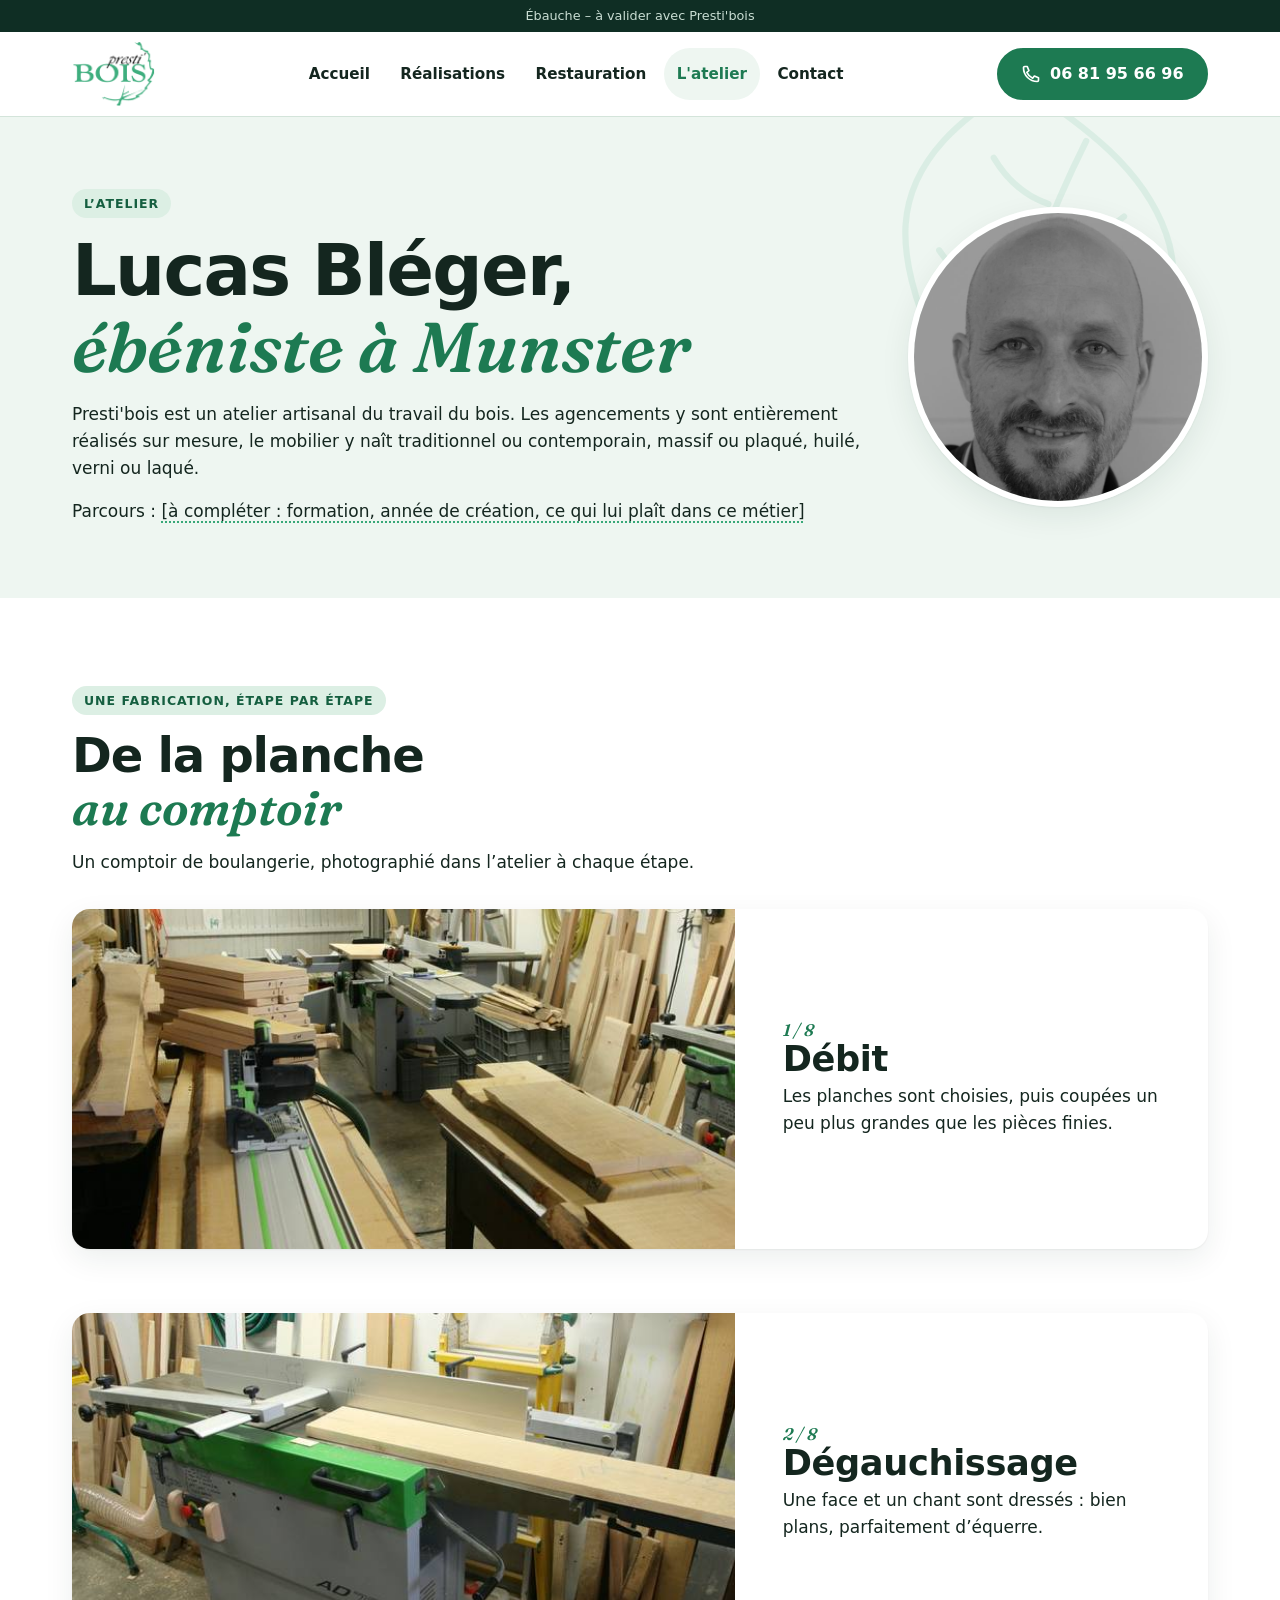
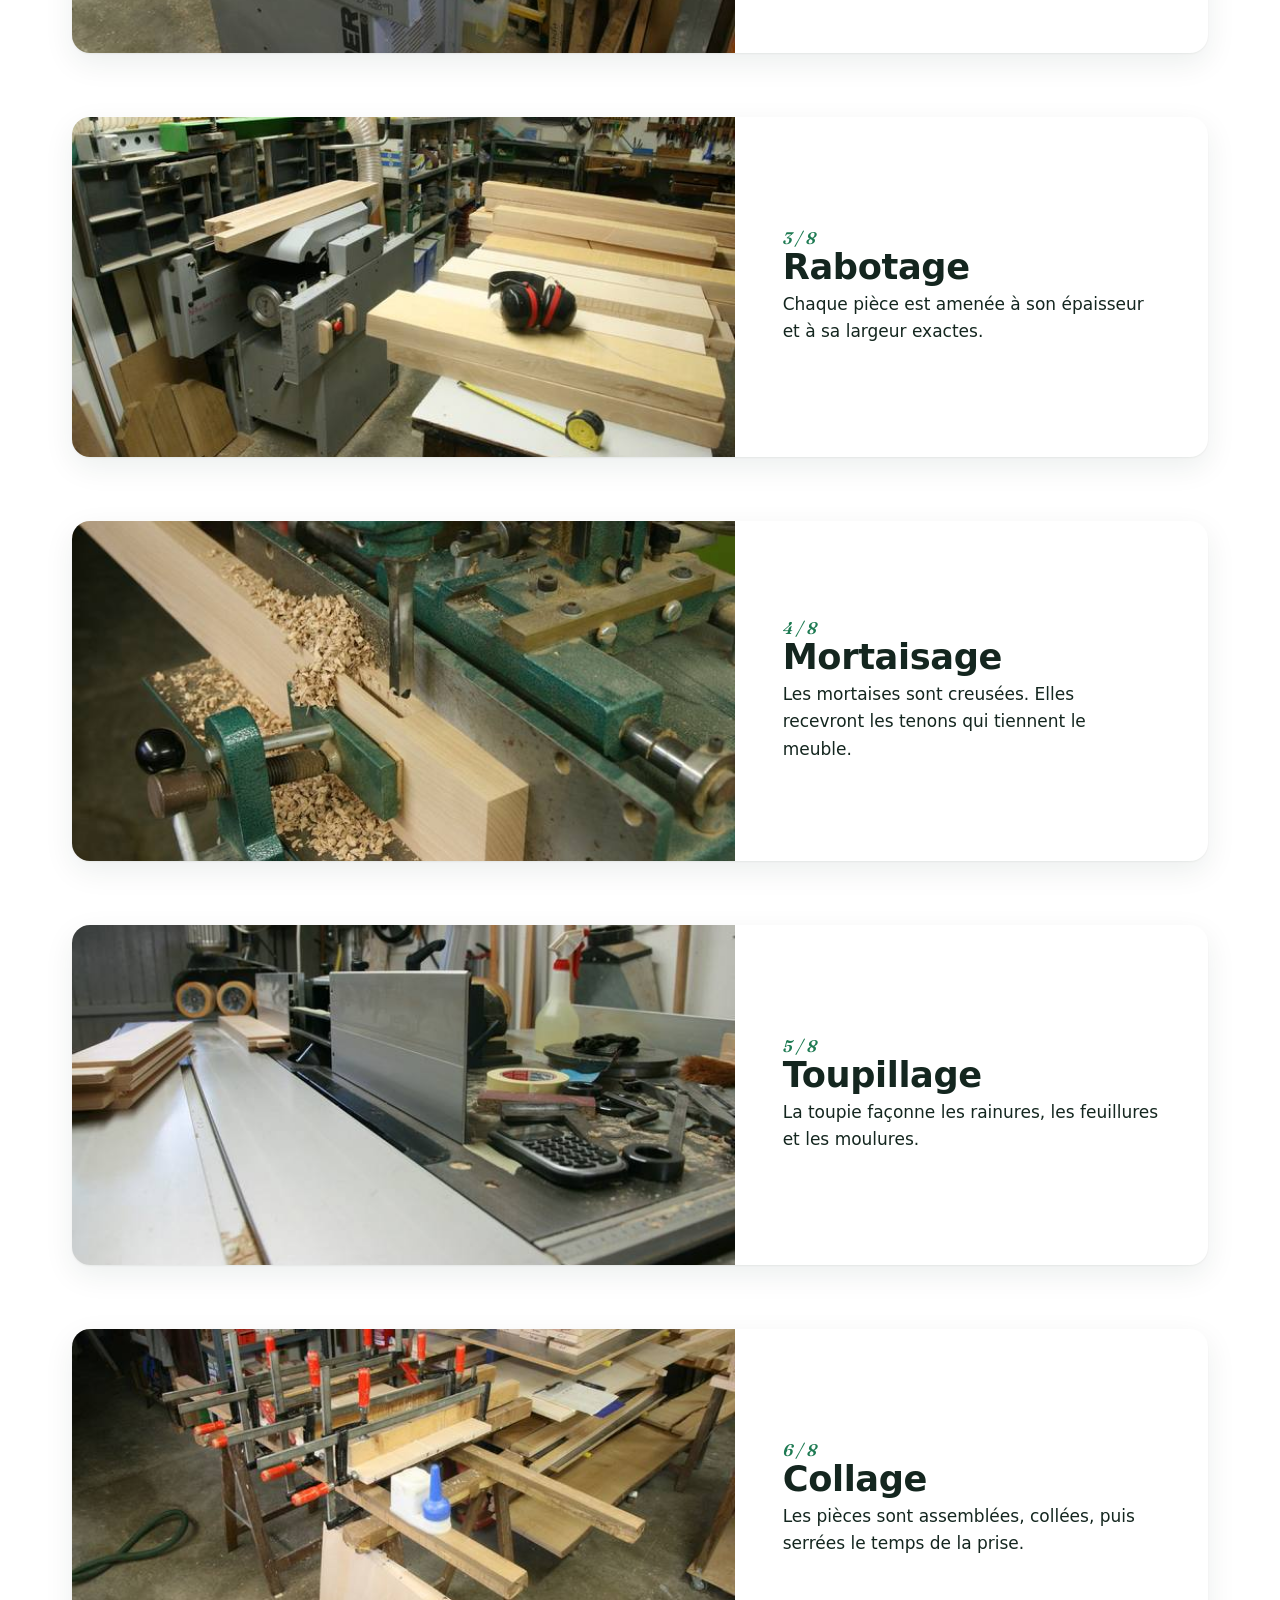
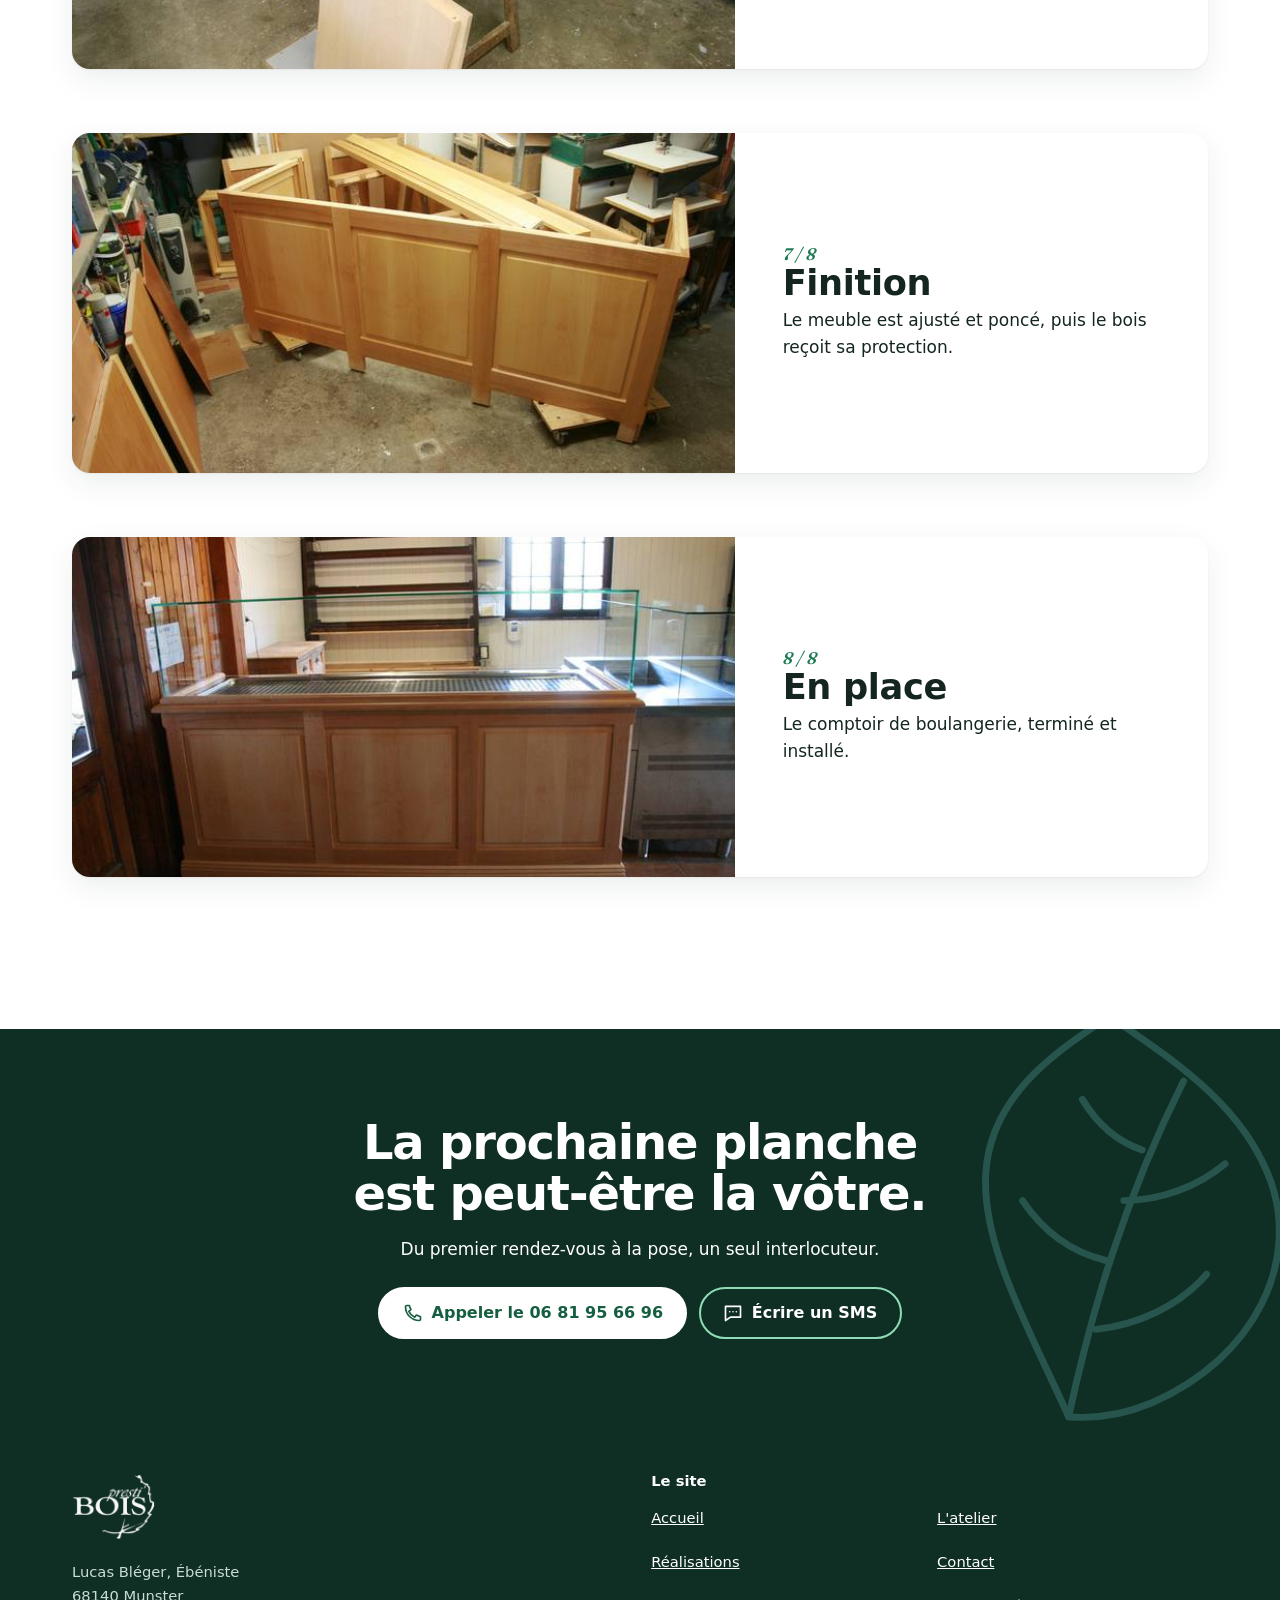
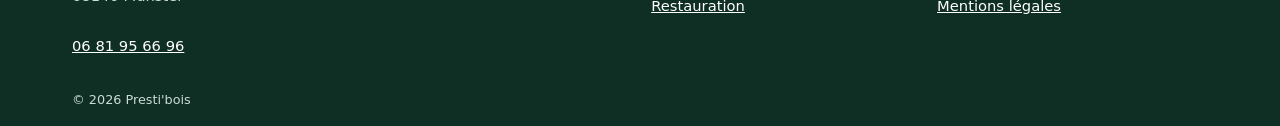
==== commit 420cc687: "Nouveau thème : logo et vert de Presti'bois Co-Authored-By: Claude Opus 5.5 <noreply@anthropic.com> " ====
--- a/atelier.html
+++ b/atelier.html
@@ -14,16 +14,16 @@
   <meta property="og:description" content="De la planche au meuble : les étapes de fabrication dans l&#x27;atelier de Lucas Bléger, ébéniste à Munster.">
   <meta property="og:url" content="https://sneaqix.github.io/prestibois-site/atelier.html">
   <meta property="og:image" content="https://sneaqix.github.io/prestibois-site/photos/partage.jpg">
-  <meta name="theme-color" content="#2a1b14">
+  <meta name="theme-color" content="#0f2e24">
   <link rel="icon" href="assets/img/favicon.svg" type="image/svg+xml">
   <!-- Police hébergée avec le site : aucune requête vers Google -->
-  <link rel="preload" href="assets/fonts/fraunces-600-normal.woff2" as="font" type="font/woff2" crossorigin>
-  <link rel="stylesheet" href="assets/css/style.css?v=670f3a94">
+  <link rel="preload" href="assets/fonts/fraunces-600-italic.woff2" as="font" type="font/woff2" crossorigin>
+  <link rel="stylesheet" href="assets/css/style.css?v=83d77ba3">
   <style>
     :root {
-      --nuit: #2a1b14;
-      --action: #9a431b;
-      --papier: #f6f0e7;
+      --nuit: #0f2e24;
+      --action: #1d7a52;
+      --papier: #ffffff;
     }
   </style>
   
@@ -35,7 +35,7 @@
   <p class="bandeau">Ébauche – à valider avec Presti'bois</p>
   <header class="entete">
     <div class="large entete__ligne">
-      <a class="marque" href="index.html">Presti<em>’bois</em><small>Ébénisterie · Munster</small></a>
+      <a class="marque" href="index.html"><img src="assets/img/logo.png" width="172" height="132" alt="Presti'bois, ébénisterie à Munster"></a>
       <button class="menu-bouton" type="button" aria-expanded="false" aria-controls="menu">Menu</button>
       <nav class="menu" id="menu" aria-label="Menu principal">
         <ul>
@@ -98,7 +98,7 @@
   <footer class="pied">
     <div class="large pied__grille">
       <div>
-        <p class="marque">Presti<em>’bois</em></p>
+        <p class="marque"><img src="assets/img/logo-blanc.png" width="172" height="132" alt="Presti'bois"></p>
         <p>Lucas Bléger, Ébéniste<br>68140 Munster</p>
         <a href="tel:+33681956696">06 81 95 66 96</a>
       </div>
--- a/assets/css/style.css
+++ b/assets/css/style.css
@@ -1,7 +1,8 @@
 /* ==========================================================================
    STYLE DE PRESTI'BOIS
    --------------------------------------------------------------------------
-   Mobile d'abord. Noyer sombre, papier, cuivre.
+   Mobile d'abord. Thème tiré du logo : le vert de la feuille, beaucoup de blanc,
+   des titres nets et l'italique à empattements de « presti' » pour les accents.
    Pas de color-mix : des couleurs simples, comprises par les vieux téléphones.
 
      1. Variables et police      6. Avant / après
@@ -14,25 +15,24 @@
 
 /* 1. VARIABLES ET POLICE ---------------------------------------------------- */
 :root {
-  --nuit: #2a1b14;                 /* noyer */
-  --action: #9a431b;               /* cuivre : texte blanc lisible dessus */
-  --action-fonce: #7c3414;
-  --cuivre-clair: #e6b184;         /* pour écrire sur fond sombre */
-  --papier: #f6f0e7;
-  --sable: #eadfce;
-  --texte: #2b211c;
-  --doux: #5e5046;
-  --trait: #cdbca6;
-  --titres: "Fraunces", Georgia, "Times New Roman", serif;
+  --logo: #38a878;                 /* le vert exact du logo : décor seulement (2,98:1 sur blanc) */
+  --action: #1d7a52;               /* vert foncé : boutons et liens, 5,31:1 sur blanc */
+  --action-fonce: #155f40;
+  --nuit: #0f2e24;                 /* vert presque noir : sections sombres */
+  --clair: #8fdcb6;                /* vert clair : accents sur fond sombre, 9,11:1 */
+  --papier: #ffffff;
+  --teinte: #eef6f1;               /* blanc teinté de vert */
+  --texte: #14261f;
+  --doux: #4a5d55;
+  --trait: #d3e4da;
+  --rayon: 18px;
+  --ombre: 0 1px 2px rgba(15, 46, 36, 0.06), 0 10px 30px rgba(15, 46, 36, 0.08);
+  --titres: system-ui, -apple-system, "Segoe UI", Roboto, Arial, sans-serif;
+  --italique: "Fraunces", Georgia, "Times New Roman", serif;
   --marge: 1.25rem;
-  --barre: 66px;
-}
-@font-face {
-  font-family: "Fraunces";
-  src: url("../fonts/fraunces-600-normal.woff2") format("woff2");
-  font-weight: 600;
-  font-display: swap;
-}
+  --barre: 70px;
+}
+/* L'italique à empattements rappelle « presti' » du logo */
 @font-face {
   font-family: "Fraunces";
   src: url("../fonts/fraunces-600-italic.woff2") format("woff2");
@@ -62,106 +62,125 @@
 h1, h2, h3 {
   margin: 0 0 1rem;
   font-family: var(--titres);
+  font-weight: 800;
+  line-height: 1.08;
+  letter-spacing: -0.025em;
+  text-wrap: balance;
+}
+h1 { font-size: clamp(2.3rem, 9.5vw, 4.4rem); }
+h2 { font-size: clamp(1.85rem, 6vw, 3rem); }
+h3 { margin-bottom: 0.3rem; font-size: 1.2rem; letter-spacing: -0.01em; }
+h1 em, h2 em {
+  display: block;
+  color: var(--action);
+  font-family: var(--italique);
   font-weight: 600;
-  line-height: 1.12;
-  text-wrap: balance;
-}
-h1 { font-size: clamp(2.3rem, 9vw, 4.1rem); }
-h2 { font-size: clamp(1.8rem, 6vw, 2.9rem); }
-h3 { margin-bottom: 0.3rem; font-size: 1.3rem; }
-h1 em, h2 em { display: block; color: var(--action); }
+  letter-spacing: 0;
+}
 :focus-visible { outline: 3px solid var(--texte); outline-offset: 3px; }
-.hero :focus-visible, .section--nuit :focus-visible, .titre-page :focus-visible,
-.entete :focus-visible, .pied :focus-visible { outline-color: var(--cuivre-clair); }
+.section--nuit :focus-visible, .pied :focus-visible { outline-color: #fff; }
 main:focus { outline: 0; }
 
 .large { width: 100%; max-width: 1200px; margin: 0 auto; padding-left: var(--marge); padding-right: var(--marge); }
-.section { padding-top: 3.25rem; padding-bottom: 3.25rem; }
+.section { padding-top: 3.5rem; padding-bottom: 3.5rem; }
 .section--serree { padding-top: 1.75rem; }
-.section--sable { background: var(--sable); }
-.section--nuit, .titre-page { background: var(--nuit); color: #f6f0e7; }
-.section--nuit em, .titre-page em, .hero em, .section--nuit .surtitre, .titre-page .surtitre { color: var(--cuivre-clair); }
-.titre-page { padding: 2.5rem 0; }
+.section--sable, .titre-page { background: var(--teinte); }
+.section--nuit { position: relative; overflow: hidden; background: var(--nuit); color: #fff; }
+.section--nuit em, .section--nuit .surtitre { color: var(--clair); }
+/* La feuille du logo, au trait, en filigrane des grandes zones */
+.section--nuit::before, .hero::before, .titre-page::before {
+  content: "";
+  position: absolute;
+  top: -40px;
+  right: -60px;
+  width: 300px;
+  height: 300px;
+  background: url("../img/feuille.svg") no-repeat center / contain;
+  opacity: 0.1;
+  pointer-events: none;
+}
+.section--nuit::before { opacity: 0.18; filter: brightness(2.6); }
+.section--nuit > *, .hero > *, .titre-page > * { position: relative; }
+.titre-page { position: relative; overflow: hidden; padding: 2.6rem 0; }
 .titre-page p:last-child { margin-bottom: 0; }
 .surtitre {
-  margin-bottom: 0.6rem;
+  display: inline-block;
+  margin-bottom: 0.9rem;
+  padding: 0.3rem 0.75rem;
+  border-radius: 99px;
+  background: #dcefe4;
   color: var(--action-fonce);
-  font-size: 0.82rem;
+  font-size: 0.78rem;
   font-weight: 700;
-  letter-spacing: 0.13em;
+  letter-spacing: 0.08em;
   text-transform: uppercase;
 }
+.section--nuit .surtitre { background: #1b4a3a; }
 .petit { margin-top: 0.8rem; color: var(--doux); font-size: 0.88rem; line-height: 1.5; }
 .visuellement-cache { position: absolute; width: 1px; height: 1px; overflow: hidden; clip-path: inset(50%); white-space: nowrap; }
 .icone { flex-shrink: 0; }
 .numero { white-space: nowrap; }
 
-.boutons { display: flex; flex-direction: column; gap: 0.7rem; margin-top: 1.4rem; }
+.boutons { display: flex; flex-direction: column; gap: 0.7rem; margin-top: 1.5rem; }
 .bouton {
   display: inline-flex;
   align-items: center;
   justify-content: center;
   gap: 0.55rem;
-  min-height: 50px;
-  padding: 0.65rem 1.3rem;
+  min-height: 52px;
+  padding: 0.7rem 1.4rem;
   border: 2px solid transparent;
-  border-radius: 4px;
+  border-radius: 99px;
   background: transparent;
   font: 700 1rem/1.25 system-ui, -apple-system, "Segoe UI", Roboto, Arial, sans-serif;
   text-align: center;
   text-decoration: none;
   cursor: pointer;
 }
-.bouton--action { border-color: var(--action); background: var(--action); color: #fff; }
+.bouton--action { border-color: var(--action); background: var(--action); color: #fff; box-shadow: 0 6px 18px rgba(29, 122, 82, 0.28); }
 .bouton--action:hover { border-color: var(--action-fonce); background: var(--action-fonce); }
-.bouton--trait { border-color: var(--action); color: var(--action-fonce); }
-.bouton--trait:hover { background: #fff; }
+.bouton--trait { border-color: var(--action); background: #fff; color: var(--action-fonce); }
+.bouton--trait:hover { background: var(--teinte); }
+.bouton--contour { border-color: var(--action); color: var(--action-fonce); }
+.bouton--contour:hover { background: #fff; }
 .bouton--clair { border-color: #fff; background: #fff; color: var(--action-fonce); }
-.bouton--clair:hover { background: var(--papier); }
-.bouton--contour { border-color: var(--cuivre-clair); color: #fff; }
-.bouton--contour:hover { background: #442d22; }
+.bouton--clair:hover { background: var(--teinte); }
+.section--nuit .bouton--contour { border-color: var(--clair); color: #fff; }
+.section--nuit .bouton--contour:hover { background: #1b4a3a; }
 .lien { display: inline-flex; align-items: center; gap: 0.4rem; min-height: 44px; color: var(--action-fonce); font-weight: 700; }
 
 .a-completer {
   color: inherit;
   font-weight: 400;
-  text-decoration: underline dotted var(--action) 2px;
+  text-decoration: underline dotted var(--logo) 2px;
   text-underline-offset: 0.22em;
   overflow-wrap: anywhere;
 }
-.section--nuit .a-completer, .titre-page .a-completer { text-decoration-color: var(--cuivre-clair); }
+.section--nuit .a-completer { text-decoration-color: var(--clair); }
 .evitement { position: absolute; top: -100px; left: 0.5rem; z-index: 99; padding: 0.7rem 1rem; background: #fff; color: var(--texte); }
 .evitement:focus { top: 0.5rem; }
-.bandeau { margin: 0; padding: 0.35rem 1rem; background: var(--sable); color: var(--doux); font-size: 0.82rem; text-align: center; }
+.bandeau { margin: 0; padding: 0.35rem 1rem; background: var(--nuit); color: #c9ddd3; font-size: 0.8rem; text-align: center; }
 
 /* 3. EN-TÊTE, MENU ---------------------------------------------------------- */
-.entete { position: relative; z-index: 30; background: var(--nuit); color: #fff; }
-.js .entete { position: -webkit-sticky; position: sticky; top: 0; }
-.entete__ligne { display: flex; flex-wrap: wrap; align-items: center; justify-content: space-between; min-height: 72px; }
-.marque { display: inline-block; padding: 0.5rem 0; color: #fff; font: 600 1.65rem/1.05 var(--titres); text-decoration: none; }
-.marque em { color: var(--cuivre-clair); }
-.marque small {
-  display: block;
-  margin-top: 0.25rem;
-  color: #d8c8b8;
-  font: 600 0.68rem/1.2 system-ui, sans-serif;
-  letter-spacing: 0.12em;
-  text-transform: uppercase;
-}
+.entete { position: relative; z-index: 30; background: rgba(255, 255, 255, 0.94); border-bottom: 1px solid var(--trait); }
+.js .entete { position: -webkit-sticky; position: sticky; top: 0; -webkit-backdrop-filter: blur(10px); backdrop-filter: blur(10px); }
+.entete__ligne { display: flex; flex-wrap: wrap; align-items: center; justify-content: space-between; min-height: 70px; }
+.marque { display: inline-flex; align-items: center; min-height: 44px; padding: 0.35rem 0; }
+.marque img { width: auto; height: 54px; }
 .menu { width: 100%; }
-.menu a { display: flex; align-items: center; min-height: 52px; color: #fff; font-weight: 600; text-decoration: none; }
-.menu a[aria-current] { color: var(--cuivre-clair); }
+.menu a { display: flex; align-items: center; min-height: 52px; color: var(--texte); font-weight: 600; text-decoration: none; }
+.menu a[aria-current] { color: var(--action); }
 .menu-bouton { display: none; }
 .js .menu-bouton {
   display: inline-flex;
   align-items: center;
   justify-content: center;
-  min-width: 90px;
+  min-width: 92px;
   min-height: 46px;
-  border: 1px solid #a88d78;
-  border-radius: 4px;
-  background: transparent;
-  color: #fff;
+  border: 1px solid var(--trait);
+  border-radius: 99px;
+  background: #fff;
+  color: var(--texte);
   font: inherit;
   font-weight: 700;
   cursor: pointer;
@@ -175,55 +194,58 @@
   max-height: calc(100vh - 150px);
   padding: 0.5rem var(--marge) 1rem;
   overflow-y: auto;
-  background: var(--nuit);
-  box-shadow: 0 18px 30px rgba(0, 0, 0, 0.4);
+  background: #fff;
+  border-bottom: 1px solid var(--trait);
+  box-shadow: 0 18px 30px rgba(15, 46, 36, 0.14);
 }
 .js .menu.est-ouvert { display: block; }
+.js .menu a { border-bottom: 1px solid var(--teinte); }
 .entete__tel { display: none; }
 
 /* 4. ACCUEIL ---------------------------------------------------------------- */
-.hero { overflow: hidden; background: var(--nuit); color: #fff; }
-.hero__texte { padding-top: 2rem; }
-.hero .surtitre { color: var(--cuivre-clair); }
-.hero h1 em { font-size: 0.92em; }
-.hero__accroche { color: #e4d8cc; font-size: 1.12rem; }
+.hero { position: relative; overflow: hidden; background: var(--teinte); }
+.hero::before { top: 30px; right: -90px; width: 420px; height: 420px; opacity: 0.16; }
+.hero__texte { padding-top: 2.2rem; }
+.hero__accroche { color: var(--doux); font-size: 1.12rem; }
 .hero__photos { position: relative; margin: 2rem 0 2.5rem; padding-bottom: 2.4rem; }
-.hero__grande { width: 100%; height: 250px; object-fit: cover; }
+.hero__grande { width: 100%; height: 260px; border-radius: 24px; object-fit: cover; box-shadow: var(--ombre); }
 .hero__detail, .hero__objet {
   position: absolute;
   bottom: 0;
-  border: 4px solid var(--nuit);
+  border: 5px solid #fff;
+  border-radius: 16px;
   object-fit: cover;
+  box-shadow: var(--ombre);
 }
 .hero__detail { left: 1rem; width: 38%; height: 108px; }
 .hero__objet { right: 1rem; width: 30%; height: 92px; }
 
-.metiers { display: grid; grid-template-columns: repeat(2, minmax(0, 1fr)); gap: 1.1rem 0.8rem; margin-top: 1.6rem; }
-.metier { position: relative; }
-.metier img { width: 100%; height: 140px; object-fit: cover; }
-.metier__texte { padding-top: 0.55rem; }
-.metier h3 { font-size: 1.15rem; }
+.metiers { display: grid; grid-template-columns: repeat(2, minmax(0, 1fr)); gap: 1rem 0.8rem; margin-top: 1.8rem; }
+.metier { position: relative; overflow: hidden; border-radius: var(--rayon); background: #fff; box-shadow: var(--ombre); }
+.metier img { width: 100%; height: 130px; object-fit: cover; }
+.metier__texte { padding: 0.75rem 0.85rem 0.9rem; }
+.metier h3 { font-size: 1.08rem; }
 .metier h3 a { display: inline-block; min-height: 24px; color: var(--texte); text-decoration: none; }
 .metier h3 a::after { content: ""; position: absolute; top: 0; right: 0; bottom: 0; left: 0; }
 .metier h3 a:focus-visible { outline: 0; }
-.metier h3 a:focus-visible::after { outline: 3px solid var(--texte); outline-offset: 3px; }
-.metier p { margin: 0; color: var(--doux); font-size: 0.87rem; line-height: 1.4; }
-
-.histoire__scenes { display: grid; gap: 1.4rem; margin-top: 1.6rem; }
-.histoire img { width: 100%; height: 230px; object-fit: cover; }
-.histoire figcaption { padding-top: 0.6rem; color: #e4d8cc; }
-.histoire figcaption strong { display: block; color: var(--cuivre-clair); font: 600 1.35rem var(--titres); }
+.metier h3 a:focus-visible::after { border-radius: var(--rayon); outline: 3px solid var(--texte); outline-offset: 3px; }
+.metier p { margin: 0; color: var(--doux); font-size: 0.85rem; line-height: 1.4; }
+
+.histoire__scenes { display: grid; gap: 1.4rem; margin-top: 1.8rem; }
+.histoire img { width: 100%; height: 230px; border-radius: var(--rayon); object-fit: cover; }
+.histoire figcaption { padding-top: 0.7rem; color: #c9ddd3; }
+.histoire figcaption strong { display: block; color: var(--clair); font: italic 600 1.35rem var(--italique); }
 
 .duo { display: grid; gap: 2rem; }
-.nuancier { display: grid; grid-template-columns: repeat(2, minmax(0, 1fr)); gap: 1rem; margin-top: 1.5rem; }
-.essence { display: block; color: var(--texte); text-decoration: none; }
-.essence img { width: 100%; height: 120px; object-fit: cover; }
-.essence strong { display: block; padding-top: 0.5rem; font: 600 1.3rem var(--titres); }
-.essence span { display: block; color: var(--doux); font-size: 0.85rem; line-height: 1.4; }
-
-
-.avis { display: grid; gap: 1rem; margin: 1.5rem 0 1rem; }
-.avis figure { height: 100%; padding: 1.2rem; background: var(--papier); }
+.nuancier { display: grid; grid-template-columns: repeat(2, minmax(0, 1fr)); gap: 1rem; margin-top: 1.6rem; }
+.essence { display: block; height: 100%; overflow: hidden; border-radius: var(--rayon); background: #fff; color: var(--texte); text-decoration: none; box-shadow: var(--ombre); }
+.essence img { width: 100%; height: 115px; object-fit: cover; }
+.essence strong { display: block; padding: 0.7rem 0.85rem 0; font: italic 600 1.3rem var(--italique); }
+.essence span { display: block; padding: 0 0.85rem 0.9rem; color: var(--doux); font-size: 0.84rem; line-height: 1.4; }
+
+.avis { display: grid; gap: 1rem; margin: 1.6rem 0 1rem; }
+.avis figure { position: relative; height: 100%; padding: 1.4rem; border-radius: var(--rayon); background: #fff; box-shadow: var(--ombre); }
+.avis figure::before { content: "“"; position: absolute; top: 0.2rem; right: 1rem; color: var(--logo); font: italic 600 4rem/1 var(--italique); opacity: 0.45; }
 .avis blockquote { margin: 0; }
 .avis blockquote p { font-size: 0.98rem; }
 .avis figcaption { color: var(--doux); font-size: 0.85rem; }
@@ -244,25 +266,25 @@
   flex-shrink: 0;
   min-height: 44px;
   padding: 0.4rem 1rem;
-  border: 1px solid var(--doux);
+  border: 1px solid var(--trait);
   border-radius: 99px;
-  background: transparent;
+  background: #fff;
   color: var(--texte);
   font: inherit;
   font-size: 0.92rem;
   cursor: pointer;
 }
-.filtres .filtre-bois { border-style: dashed; }
-.filtres button[aria-pressed="true"] { border-color: var(--nuit); background: var(--nuit); color: #fff; }
+.filtres .filtre-bois { font-family: var(--italique); font-style: italic; font-weight: 600; }
+.filtres button[aria-pressed="true"] { border-color: var(--action); background: var(--action); color: #fff; }
 .filtres button:focus-visible { outline-offset: -4px; }
-.filtres button[aria-pressed="true"]:focus-visible { outline-color: var(--cuivre-clair); }
+.filtres button[aria-pressed="true"]:focus-visible { outline-color: #fff; }
 .filtres__bilan { margin: 0.4rem 0 0.9rem; color: var(--doux); font-size: 0.88rem; }
-.galerie { display: grid; grid-template-columns: repeat(2, minmax(0, 1fr)); gap: 1rem 0.7rem; }
+.galerie { display: grid; grid-template-columns: repeat(2, minmax(0, 1fr)); gap: 1.1rem 0.8rem; }
 .chantier a { display: block; min-height: 44px; color: var(--texte); text-decoration: none; }
-.chantier__cadre { position: relative; display: block; overflow: hidden; background: var(--sable); }
+.chantier__cadre { position: relative; display: block; overflow: hidden; border-radius: 14px; background: var(--teinte); }
 .chantier img { width: 100%; height: 150px; object-fit: cover; }
-.chantier__nombre { position: absolute; right: 0; bottom: 0; padding: 0.15rem 0.5rem; background: var(--nuit); color: #fff; font-size: 0.75rem; }
-.chantier__titre { display: block; padding-top: 0.4rem; font-size: 0.9rem; font-weight: 600; line-height: 1.3; }
+.chantier__nombre { position: absolute; right: 0.4rem; bottom: 0.4rem; padding: 0.1rem 0.55rem; border-radius: 99px; background: var(--nuit); color: #fff; font-size: 0.74rem; }
+.chantier__titre { display: block; padding-top: 0.45rem; font-size: 0.9rem; font-weight: 700; line-height: 1.3; }
 .voir-plus { width: 100%; margin-top: 1.5rem; }
 
 .visionneuse {
@@ -276,19 +298,19 @@
   margin: 0;
   padding: 0;
   border: 0;
-  background: #140d0a;
+  background: #0b1d17;
   color: #fff;
 }
 .visionneuse[open] { display: flex; flex-direction: column; }
-.visionneuse :focus-visible { outline-color: var(--cuivre-clair); outline-offset: -3px; }
+.visionneuse :focus-visible { outline-color: #fff; outline-offset: -3px; }
 .visionneuse__haut, .visionneuse__bas { display: flex; align-items: center; justify-content: space-between; gap: 1rem; padding: 0.6rem 0.8rem; }
-.visionneuse__haut p { margin: 0; font: 600 1.1rem var(--titres); }
+.visionneuse__haut p { margin: 0; font-weight: 700; }
 .visionneuse__image { flex: 1; width: 100%; min-height: 0; object-fit: contain; touch-action: pan-y pinch-zoom; }
 .visionneuse button {
   min-width: 52px;
   min-height: 48px;
-  border: 1px solid #a88d78;
-  border-radius: 4px;
+  border: 1px solid #4b7a68;
+  border-radius: 99px;
   background: transparent;
   color: #fff;
   font: inherit;
@@ -300,18 +322,18 @@
 /* 6. AVANT / APRÈS ---------------------------------------------------------- */
 .comparaisons { display: grid; gap: 2rem; align-items: start; }
 .comparer { display: grid; grid-template-columns: 1fr 1fr; gap: 0.4rem; margin-bottom: 0.8rem; }
-.comparer figure { position: relative; }
+.comparer figure { position: relative; overflow: hidden; border-radius: 14px; }
 .comparer img { width: 100%; height: 190px; object-fit: cover; }
-.comparer figcaption { position: absolute; top: 0.5rem; left: 0.5rem; padding: 0.15rem 0.6rem; background: var(--nuit); color: #fff; font-size: 0.8rem; font-weight: 700; }
+.comparer figcaption { position: absolute; top: 0.6rem; left: 0.6rem; padding: 0.15rem 0.65rem; border-radius: 99px; background: var(--nuit); color: #fff; font-size: 0.8rem; font-weight: 700; }
 /* Avec JS : les deux photos l'une sur l'autre, coupées à la position du curseur */
-.comparer.est-active { position: relative; display: block; overflow: hidden; padding-top: var(--ratio); --position: 50%; }
-.est-active figure { position: absolute; top: 0; right: 0; bottom: 0; left: 0; }
+.comparer.est-active { position: relative; display: block; overflow: hidden; padding-top: var(--ratio); border-radius: var(--rayon); box-shadow: var(--ombre); --position: 50%; }
+.est-active figure { position: absolute; top: 0; right: 0; bottom: 0; left: 0; border-radius: 0; }
 .est-active img { height: 100%; }
 .est-active .comparer__avant {
   -webkit-clip-path: inset(0 calc(100% - var(--position)) 0 0);
   clip-path: inset(0 calc(100% - var(--position)) 0 0);
 }
-.est-active .comparer__apres figcaption { right: 0.5rem; left: auto; }
+.est-active .comparer__apres figcaption { right: 0.6rem; left: auto; }
 .comparer__trait {
   position: absolute;
   top: 0;
@@ -331,10 +353,11 @@
   height: 48px;
   margin: -24px 0 0 -24px;
   border-radius: 50%;
-  background: #fff;
-  color: var(--nuit);
-  font: 700 1.2rem/46px system-ui, sans-serif;
+  background: var(--action);
+  color: #fff;
+  font: 700 1.2rem/48px system-ui, sans-serif;
   text-align: center;
+  box-shadow: 0 4px 14px rgba(0, 0, 0, 0.3);
 }
 .comparer__curseur {
   position: absolute;
@@ -356,33 +379,36 @@
   display: flex;
   gap: 0.8rem;
   margin: 1.5rem calc(-1 * var(--marge)) 0;
-  padding: 0.3rem var(--marge) 0.8rem;
+  padding: 0.3rem var(--marge) 1.2rem;
   overflow-x: auto;
   scroll-snap-type: x mandatory;
   scroll-padding-left: var(--marge);
 }
 .etapes:focus-visible { outline-offset: -3px; }
-.etape { flex: 0 0 84%; max-width: 420px; background: var(--sable); scroll-snap-align: start; }
+.etape { flex: 0 0 84%; max-width: 420px; overflow: hidden; border-radius: var(--rayon); background: #fff; box-shadow: var(--ombre); scroll-snap-align: start; }
 .etape img { width: 100%; height: 230px; object-fit: cover; }
-.etape__texte { padding: 1rem; }
-.etape__numero { margin: 0; color: var(--action-fonce); font-weight: 700; }
+.etape__texte { padding: 1.1rem; }
+.etape__numero { margin: 0; color: var(--action); font: italic 600 1.05rem var(--italique); }
 .etape__texte p:last-child { margin: 0; }
 
 .portrait { display: grid; gap: 1.5rem; align-items: center; }
-.portrait img { width: 200px; border-radius: 50%; }
-
-/* 8. CONTACT, TEXTES ------------------------------------------------------ */
-.infos dt { color: var(--action-fonce); font-size: 0.8rem; font-weight: 700; letter-spacing: 0.1em; text-transform: uppercase; }
+.portrait img { width: 200px; border: 6px solid #fff; border-radius: 50%; box-shadow: var(--ombre); }
+
+/* 8. CONTACT, TEXTES -------------------------------------------------------- */
+.infos { padding: 1.4rem; border-radius: var(--rayon); background: var(--teinte); }
+.infos dt { color: var(--action-fonce); font-size: 0.78rem; font-weight: 700; letter-spacing: 0.08em; text-transform: uppercase; }
 .infos dd { margin: 0 0 1rem; }
+.infos dd:last-child { margin-bottom: 0; }
 .texte { max-width: 780px; }
-.texte h2 { margin-top: 1.8rem; font-size: 1.4rem; }
+.texte h2 { margin-top: 1.8rem; font-size: 1.45rem; }
 .texte p a { display: inline-block; min-height: 24px; }
 
 /* 9. PIED, BARRE DU BAS ----------------------------------------------------- */
-.pied { padding: 2.3rem 0 1rem; background: #1b110d; color: #d8c8b8; font-size: 0.92rem; }
-.pied__grille { display: grid; gap: 1.4rem; }
+.pied { padding: 2.6rem 0 1rem; background: var(--nuit); color: #c9ddd3; font-size: 0.92rem; }
+.pied .marque img { height: 64px; }
 .pied a { display: inline-flex; align-items: center; min-width: 44px; min-height: 44px; color: #fff; }
 .pied__titre { margin-bottom: 0.2rem; color: #fff; font-weight: 700; }
+.pied__grille { display: grid; gap: 1.4rem; }
 .pied__liens { columns: 2; }
 .pied__liens li { break-inside: avoid; }
 .pied__fin { margin-top: 1.4rem; font-size: 0.8rem; }
@@ -396,11 +422,12 @@
   grid-template-columns: 1fr 1fr;
   gap: 0.5rem;
   height: var(--barre);
-  padding: 0.5rem;
-  background: var(--papier);
+  padding: 0.55rem;
+  background: rgba(255, 255, 255, 0.96);
   border-top: 1px solid var(--trait);
-}
-.barre .bouton { min-height: 48px; padding: 0.3rem; white-space: nowrap; }
+  box-shadow: 0 -6px 20px rgba(15, 46, 36, 0.08);
+}
+.barre .bouton { min-height: 48px; padding: 0.3rem; box-shadow: none; white-space: nowrap; }
 
 /* 10. GRAND ÉCRAN ----------------------------------------------------------- */
 @media (min-width: 640px) {
@@ -424,25 +451,29 @@
   html { scroll-padding-bottom: 12px; }
   body { padding-bottom: 0; }
   .barre, .js .menu-bouton { display: none; }
-  .entete__ligne { flex-wrap: nowrap; gap: 1rem; min-height: 82px; }
-  .menu, .js .menu { display: block; position: static; width: auto; max-height: none; padding: 0; overflow: visible; box-shadow: none; }
-  .menu ul { display: flex; gap: 1rem; }
-  .menu a { font-size: 0.92rem; white-space: nowrap; }
-  .menu a:hover { color: var(--cuivre-clair); }
-
-  .section { padding-top: 5rem; padding-bottom: 5rem; }
+  .entete__ligne { flex-wrap: nowrap; gap: 1rem; min-height: 84px; }
+  .marque img { height: 64px; }
+  .menu, .js .menu { display: block; position: static; width: auto; max-height: none; padding: 0; overflow: visible; background: none; border: 0; box-shadow: none; }
+  .menu ul { display: flex; gap: 0.3rem; }
+  .menu a, .js .menu a { padding: 0 0.8rem; border: 0; border-radius: 99px; font-size: 0.95rem; white-space: nowrap; }
+  .menu a:hover { background: var(--teinte); }
+  .menu a[aria-current] { background: var(--teinte); }
+
+  .section { padding-top: 5.5rem; padding-bottom: 5.5rem; }
   .section--serree { padding-top: 2.5rem; }
-  .titre-page { padding: 4rem 0; }
-  .hero__grille { display: grid; grid-template-columns: minmax(0, 1fr) minmax(0, 1fr); gap: 3rem; align-items: center; }
+  .titre-page { padding: 4.5rem 0; }
+  .titre-page::before { width: 420px; height: 420px; top: -60px; right: 4%; }
+  .section--nuit::before { width: 460px; height: 460px; }
+  .hero__grille { display: grid; grid-template-columns: minmax(0, 1fr) minmax(0, 1fr); gap: 3.5rem; align-items: center; }
   .hero__texte { padding: 3rem 0; }
-  .hero__photos { margin: 3rem 0; padding-bottom: 3.5rem; }
-  .hero__grande { height: 440px; }
+  .hero__photos { margin: 3.5rem 0; padding-bottom: 3.5rem; }
+  .hero__grande { height: 460px; }
   .hero__detail { left: -2rem; height: 170px; }
   .hero__objet { height: 140px; }
-  .metier img { height: 240px; }
+  .metier img { height: 230px; }
   .duo { grid-template-columns: minmax(0, 1fr) minmax(0, 1fr); gap: 4rem; align-items: center; }
   .nuancier { grid-template-columns: repeat(5, minmax(0, 1fr)); }
-  .essence img { height: 180px; }
+  .essence img { height: 170px; }
   .avis { grid-template-columns: repeat(3, minmax(0, 1fr)); }
   .galerie { grid-template-columns: repeat(4, minmax(0, 1fr)); }
   .filtres { flex-wrap: wrap; margin: 0; padding-left: 0; padding-right: 0; overflow: visible; }
@@ -453,31 +484,31 @@
   .etape {
     position: -webkit-sticky;
     position: sticky;
-    top: calc(100px + var(--rang) * 14px);
+    top: calc(104px + var(--rang) * 14px);
     display: grid;
     grid-template-columns: 1.4fr 1fr;
     align-items: center;
     max-width: none;
     margin-bottom: 4rem;
-    border: 1px solid var(--trait);
   }
   .etape img { height: 340px; }
   .etape__texte { padding: 2rem 3rem; }
   .etape h3 { font-size: 2.2rem; }
-
 }
 @media (min-width: 900px) and (max-width: 1099.98px) {
   .entete__tel { display: none; }
 }
 @media (min-width: 1100px) {
-  .entete__tel { display: inline-flex; white-space: nowrap; }
-}
+  .entete__tel { display: inline-flex; white-space: nowrap; box-shadow: none; }
+}
+
 /* 11. ANIMATIONS : seulement si le visiteur les accepte --------------------- */
 @media (prefers-reduced-motion: no-preference) {
-  .bouton { transition: background-color 0.2s, border-color 0.2s; }
+  .bouton { transition: background-color 0.2s, border-color 0.2s, transform 0.2s; }
+  .bouton:active { transform: translateY(1px); }
   @media (hover: hover) {
-    .metier img, .chantier img, .essence img { transition: transform 0.3s ease-out; }
+    .metier, .essence, .chantier img { transition: transform 0.3s ease-out, box-shadow 0.3s ease-out; }
+    .metier:hover, .essence:hover { transform: translateY(-4px); box-shadow: 0 2px 4px rgba(15, 46, 36, 0.06), 0 18px 40px rgba(15, 46, 36, 0.14); }
     .chantier a:hover img { transform: scale(1.04); }
-    .metier:hover img, .essence:hover img { transform: translateY(-3px); }
   }
 }
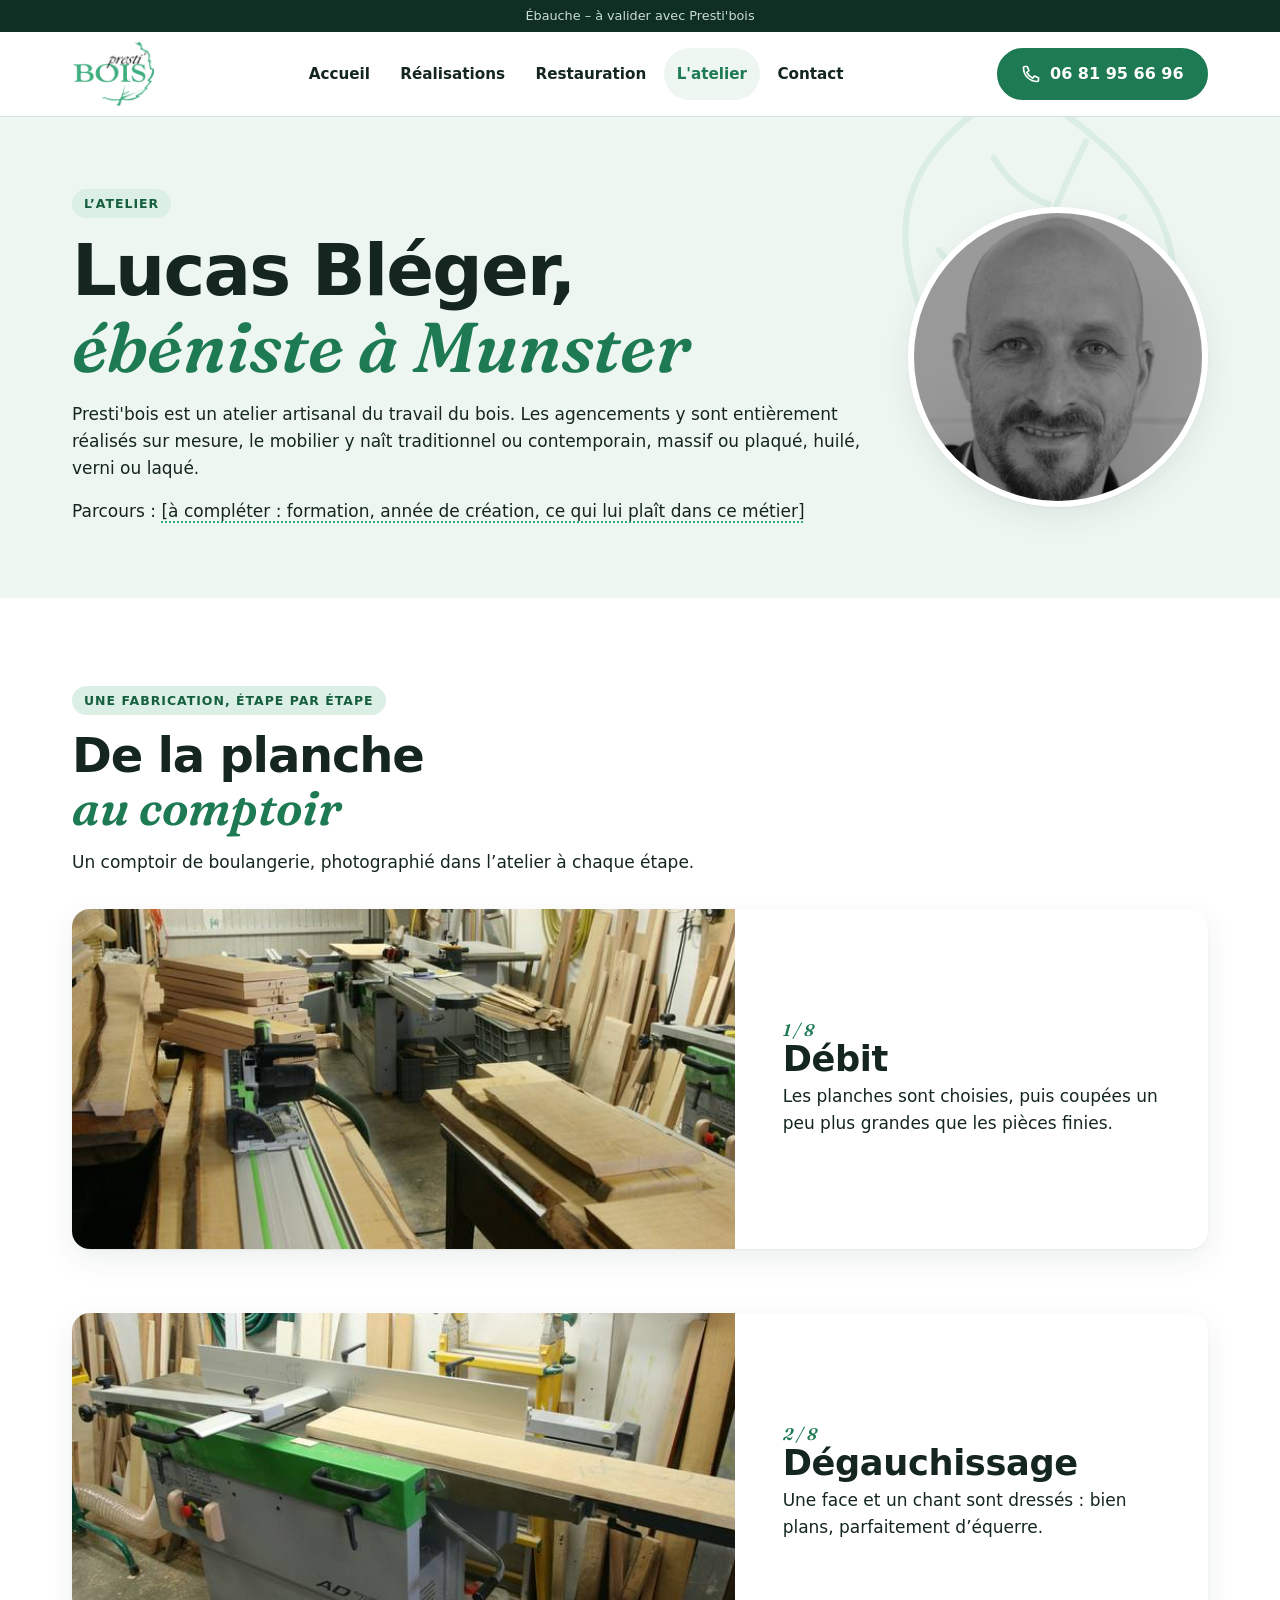
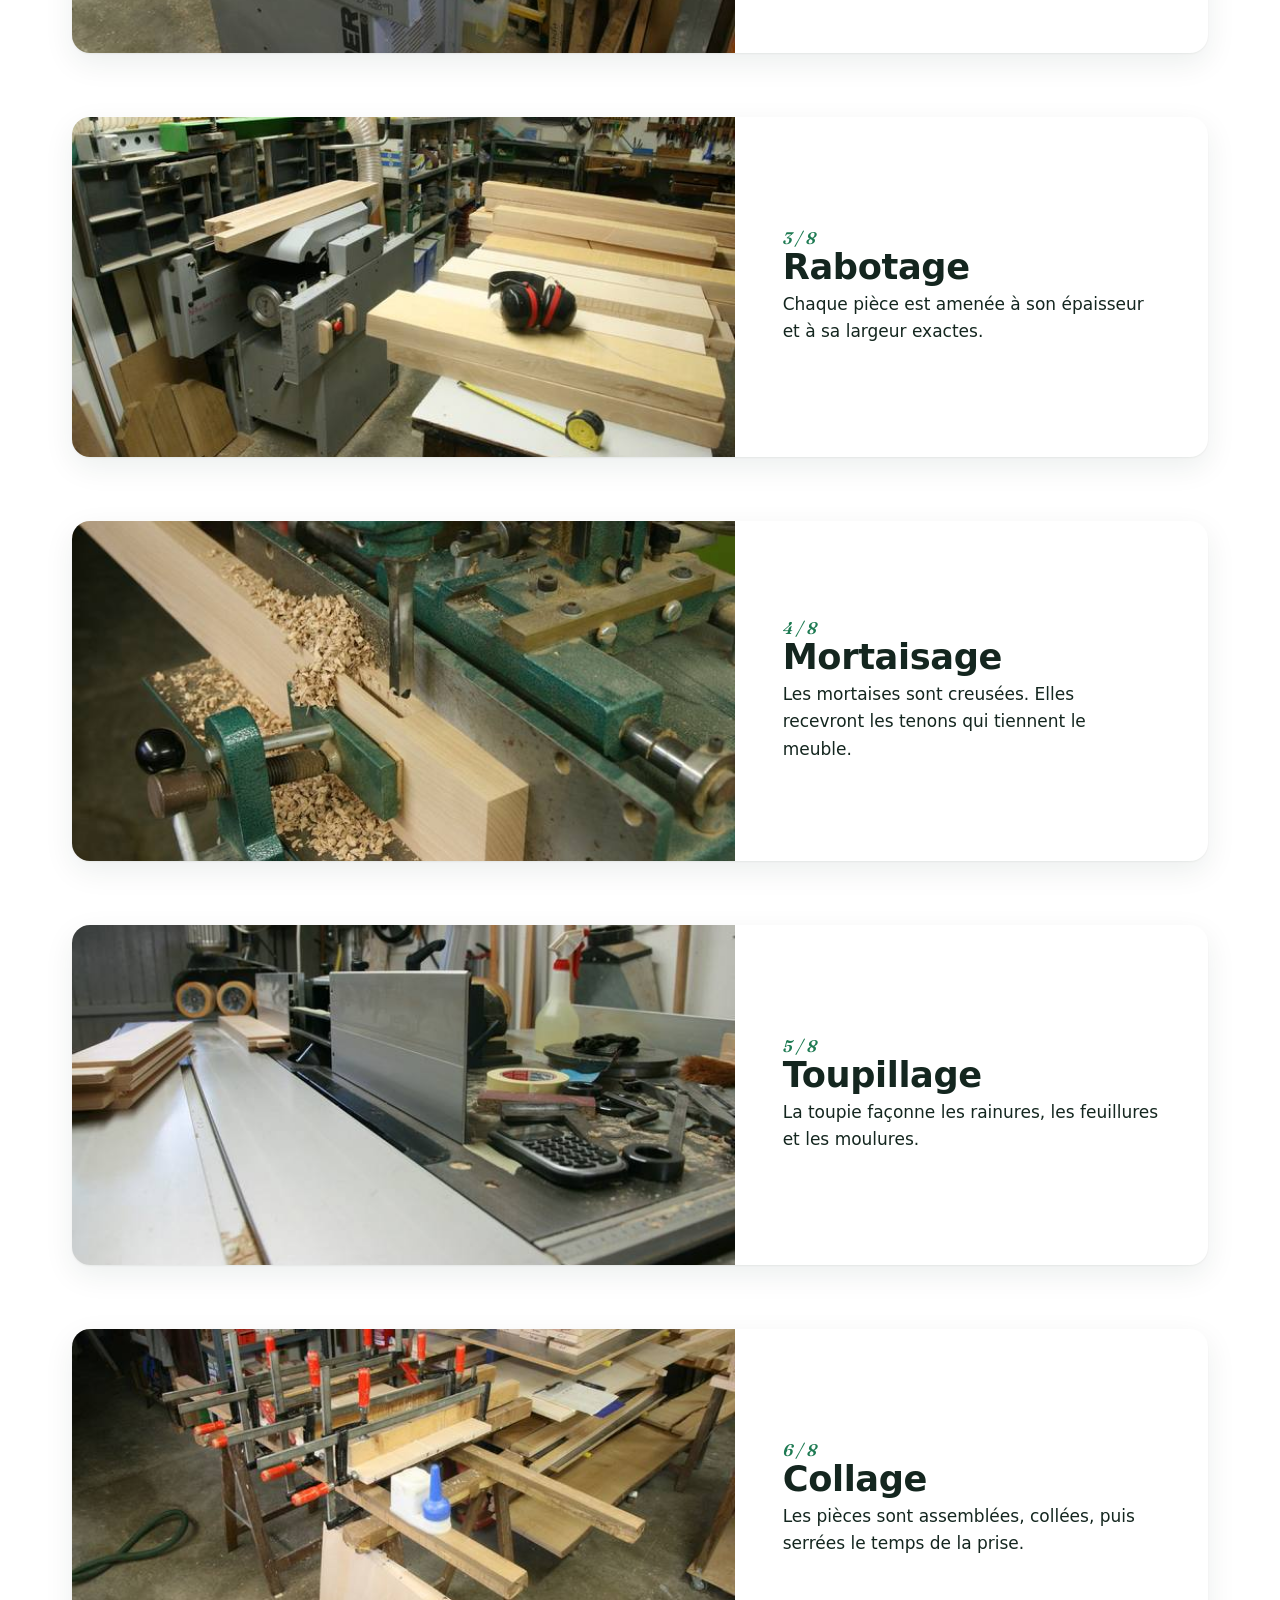
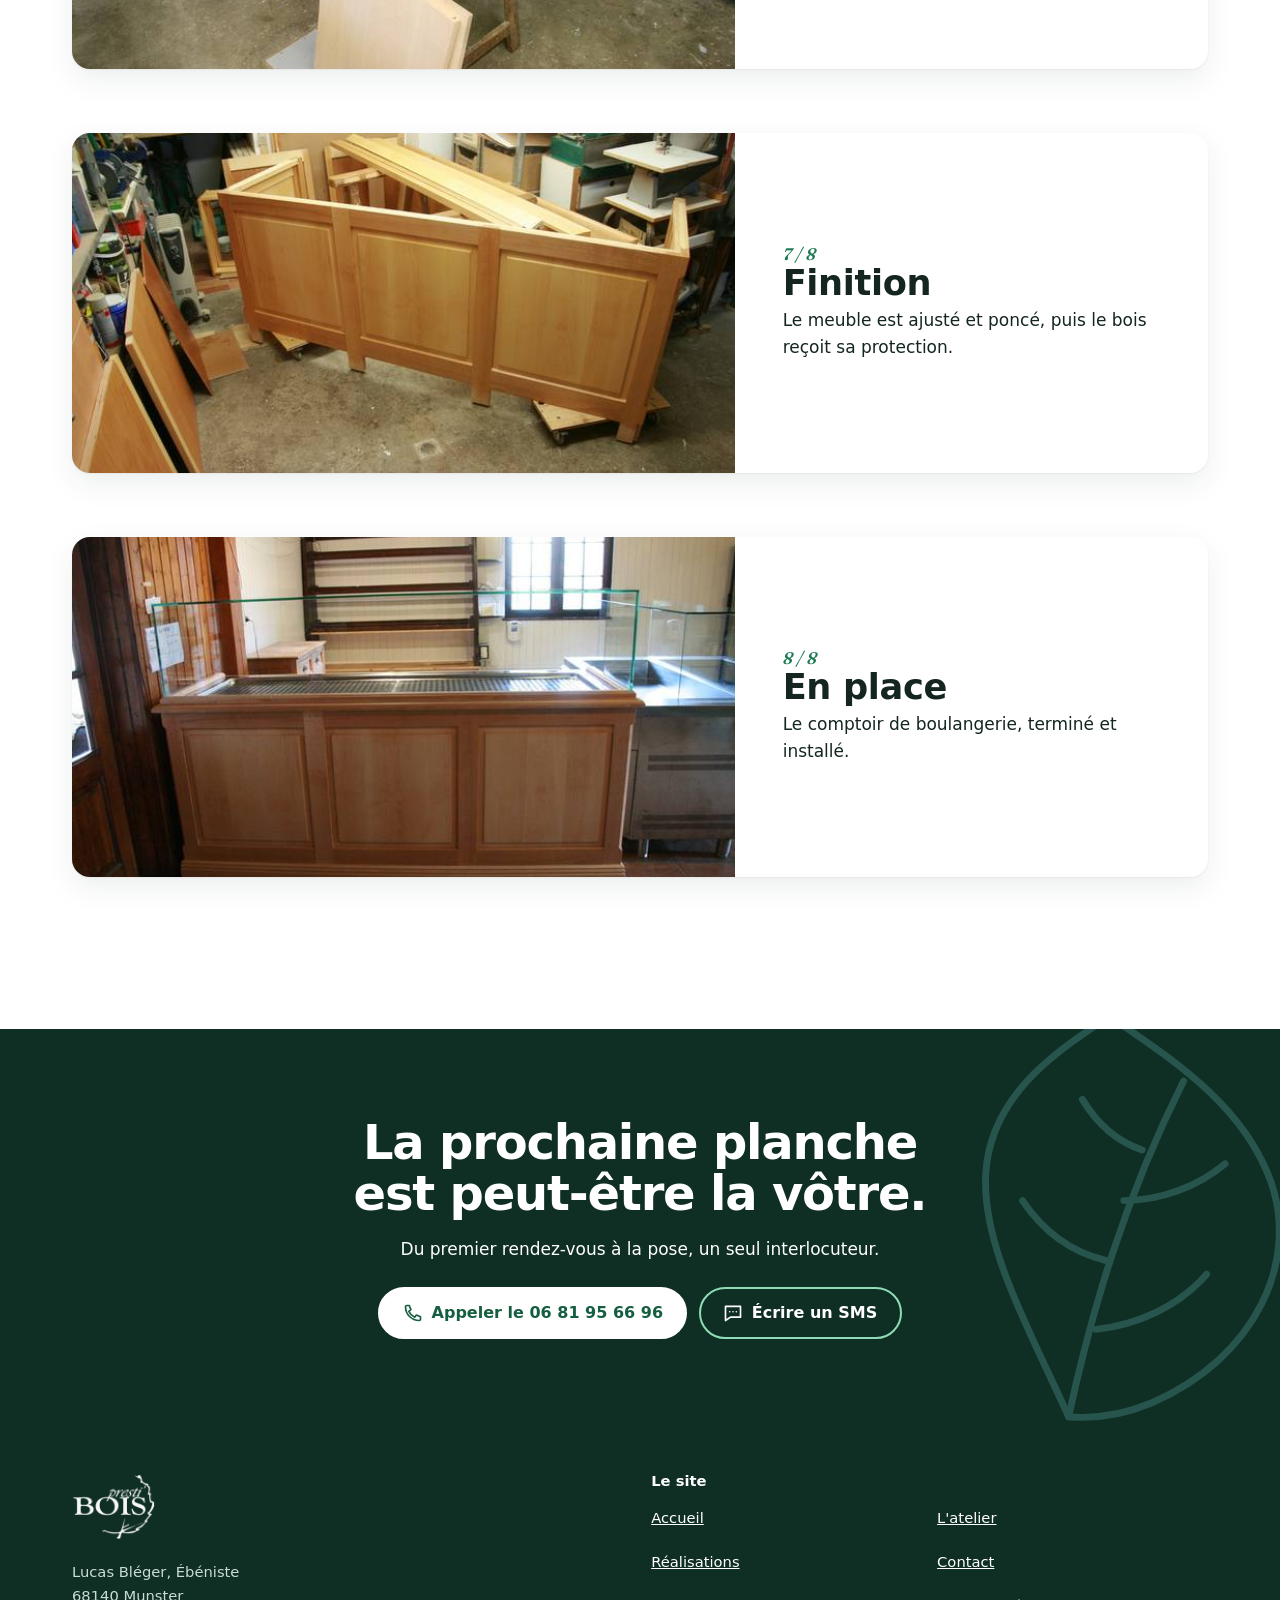
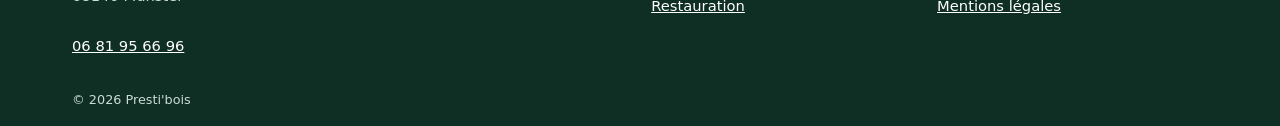
==== commit f6f08009: "Animations simples (désactivées si animations réduites) Co-Authored-By: Claude Opus 5.5 <noreply@ant" ====
--- a/atelier.html
+++ b/atelier.html
@@ -18,7 +18,7 @@
   <link rel="icon" href="assets/img/favicon.svg" type="image/svg+xml">
   <!-- Police hébergée avec le site : aucune requête vers Google -->
   <link rel="preload" href="assets/fonts/fraunces-600-italic.woff2" as="font" type="font/woff2" crossorigin>
-  <link rel="stylesheet" href="assets/css/style.css?v=83d77ba3">
+  <link rel="stylesheet" href="assets/css/style.css?v=8c0f5561">
   <style>
     :root {
       --nuit: #0f2e24;
@@ -28,7 +28,7 @@
   </style>
   
   <script>document.documentElement.classList.add('js');</script>
-  <script src="assets/js/main.js?v=c942ea64" defer></script>
+  <script src="assets/js/main.js?v=21047d55" defer></script>
 </head>
 <body class="page-atelier">
   <a class="evitement" href="#contenu">Aller au contenu</a>
--- a/assets/css/style.css
+++ b/assets/css/style.css
@@ -163,6 +163,8 @@
 
 /* 3. EN-TÊTE, MENU ---------------------------------------------------------- */
 .entete { position: relative; z-index: 30; background: rgba(255, 255, 255, 0.94); border-bottom: 1px solid var(--trait); }
+/* Posée par main.js dès qu'on a un peu défilé : l'en-tête se détache de la page */
+.entete.a-defile { box-shadow: 0 6px 24px rgba(15, 46, 36, 0.1); }
 .js .entete { position: -webkit-sticky; position: sticky; top: 0; -webkit-backdrop-filter: blur(10px); backdrop-filter: blur(10px); }
 .entete__ligne { display: flex; flex-wrap: wrap; align-items: center; justify-content: space-between; min-height: 70px; }
 .marque { display: inline-flex; align-items: center; min-height: 44px; padding: 0.35rem 0; }
@@ -502,13 +504,56 @@
   .entete__tel { display: inline-flex; white-space: nowrap; box-shadow: none; }
 }
 
-/* 11. ANIMATIONS : seulement si le visiteur les accepte --------------------- */
+/* 11. ANIMATIONS ----------------------------------------------------------
+   Toutes ici, et seulement si le visiteur n'a pas demandé « réduire les animations ».
+   Courtes (moins d'une seconde), jamais en boucle. Sans JS, rien n'est caché :
+   les apparitions au défilement ne sont préparées que par main.js. */
 @media (prefers-reduced-motion: no-preference) {
-  .bouton { transition: background-color 0.2s, border-color 0.2s, transform 0.2s; }
+  .entete { transition: box-shadow 0.3s; }
+  .bouton { transition: background-color 0.2s, border-color 0.2s, box-shadow 0.2s, transform 0.2s; }
   .bouton:active { transform: translateY(1px); }
+  .lien .icone { transition: transform 0.2s; }
+  .lien:hover .icone { transform: translateX(4px); }
+
   @media (hover: hover) {
-    .metier, .essence, .chantier img { transition: transform 0.3s ease-out, box-shadow 0.3s ease-out; }
-    .metier:hover, .essence:hover { transform: translateY(-4px); box-shadow: 0 2px 4px rgba(15, 46, 36, 0.06), 0 18px 40px rgba(15, 46, 36, 0.14); }
-    .chantier a:hover img { transform: scale(1.04); }
+    .bouton--action:hover { transform: translateY(-2px); box-shadow: 0 10px 24px rgba(29, 122, 82, 0.32); }
+    .metier, .essence, .avis figure, .chantier img { transition: transform 0.3s ease-out, box-shadow 0.3s ease-out; }
+    .metier:hover, .essence:hover, .avis figure:hover { transform: translateY(-4px); box-shadow: 0 2px 4px rgba(15, 46, 36, 0.06), 0 18px 40px rgba(15, 46, 36, 0.14); }
+    .chantier a:hover img { transform: scale(1.05); }
   }
-}
+
+  /* --- Haut de l'accueil : le texte monte, puis les photos arrivent l'une après l'autre --- */
+  .hero__texte > * { animation: monter 0.7s cubic-bezier(.2, .7, .2, 1) both; }
+  .hero__texte > :nth-child(2) { animation-delay: 0.08s; }
+  .hero__texte > :nth-child(3) { animation-delay: 0.16s; }
+  .hero__texte > :nth-child(4) { animation-delay: 0.24s; }
+  .hero__grande { animation: apparaitre 0.9s ease-out 0.15s both; }
+  .hero__detail { animation: monter 0.7s cubic-bezier(.2, .7, .2, 1) 0.45s both; }
+  .hero__objet { animation: monter 0.7s cubic-bezier(.2, .7, .2, 1) 0.6s both; }
+  /* La feuille en filigrane se pose doucement, une seule fois */
+  .hero::before, .titre-page::before { animation: feuille 1.4s ease-out both; }
+
+  /* --- Apparition au défilement : main.js pose .apparait, puis .est-visible --- */
+  .apparait {
+    opacity: 0;
+    transform: translateY(24px);
+    transition: opacity 0.6s ease-out, transform 0.6s cubic-bezier(.2, .7, .2, 1);
+    transition-delay: calc(var(--rang, 0) * 80ms);
+  }
+  .apparait.est-visible { opacity: 1; transform: none; }
+
+  /* --- Galerie : les cartes affichées par un filtre arrivent en douceur --- */
+  .chantier.entre { animation: monter 0.45s ease-out both; animation-delay: calc(var(--rang, 0) * 35ms); }
+
+  @keyframes monter {
+    from { opacity: 0; transform: translateY(18px); }
+    to { opacity: 1; transform: none; }
+  }
+  @keyframes apparaitre {
+    from { opacity: 0; transform: scale(1.04); }
+    to { opacity: 1; transform: none; }
+  }
+  @keyframes feuille {
+    from { opacity: 0; transform: rotate(-12deg) scale(0.92); }
+  }
+}
